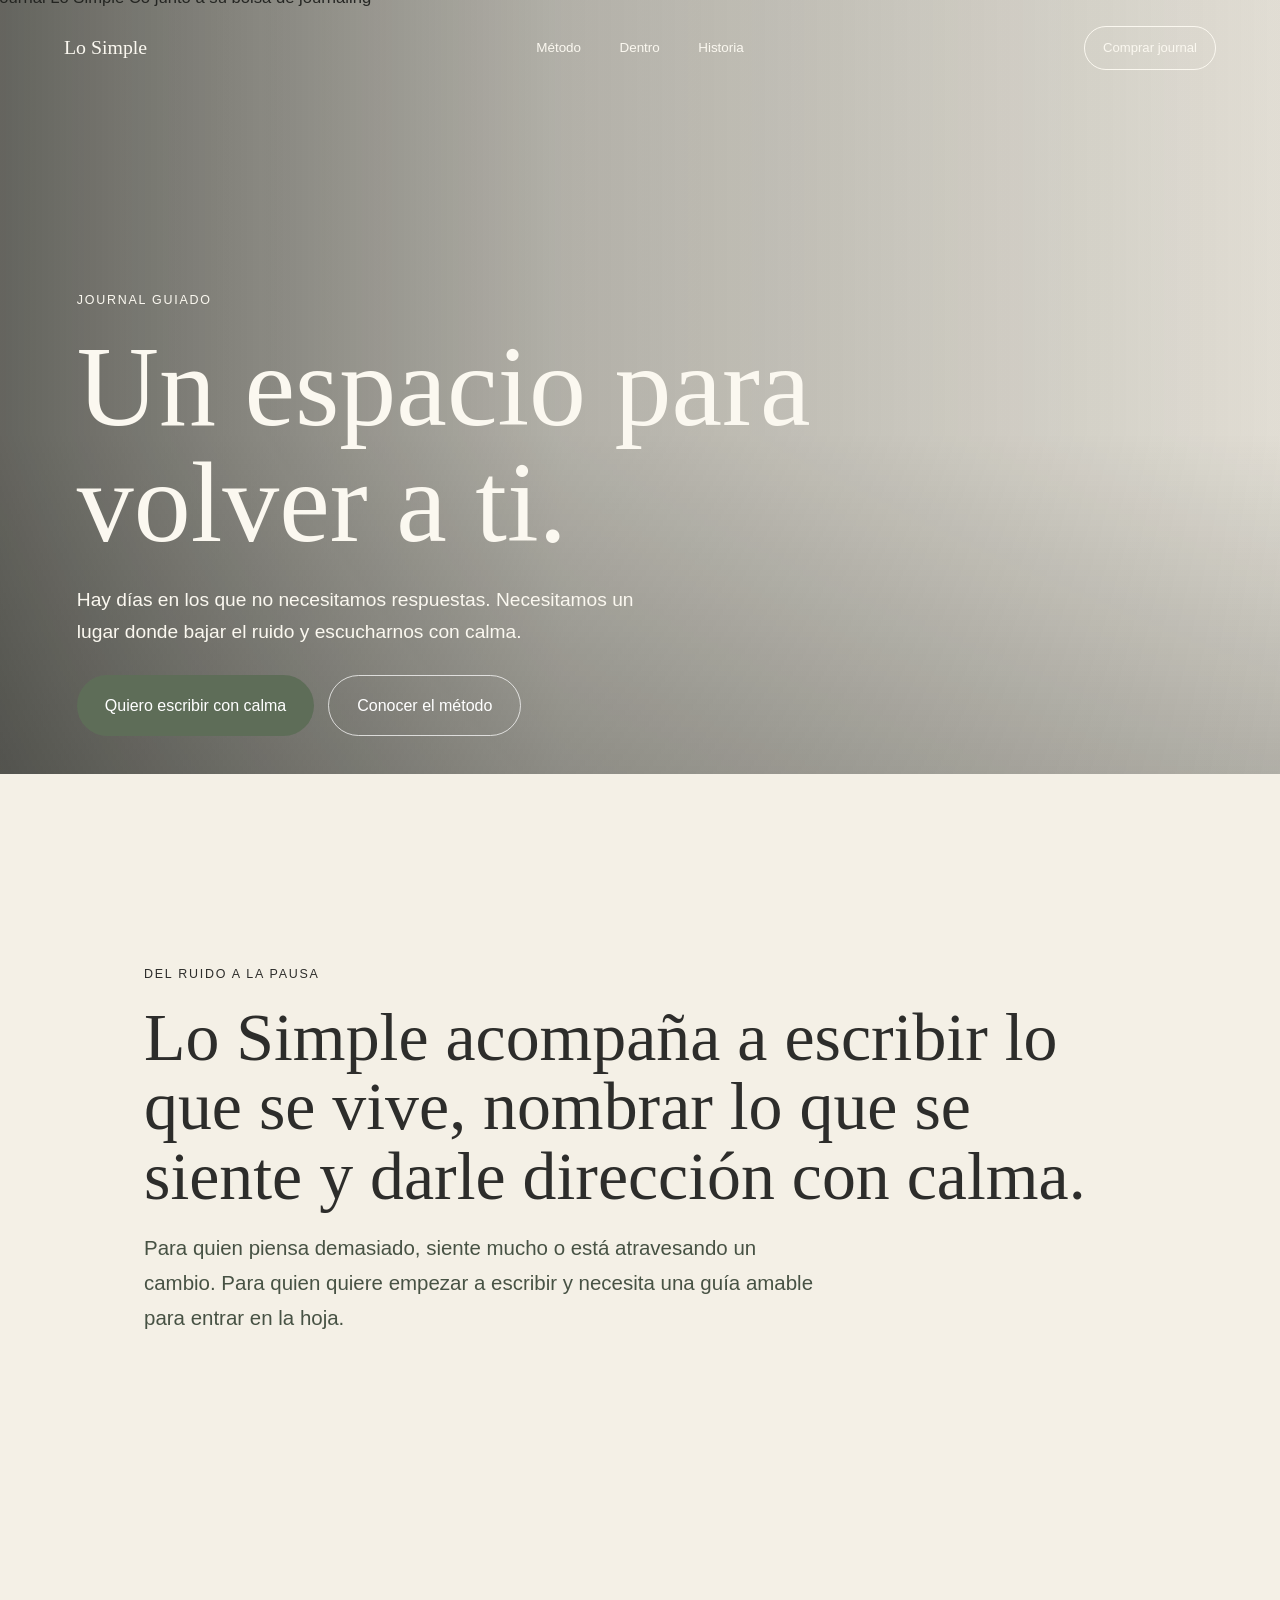
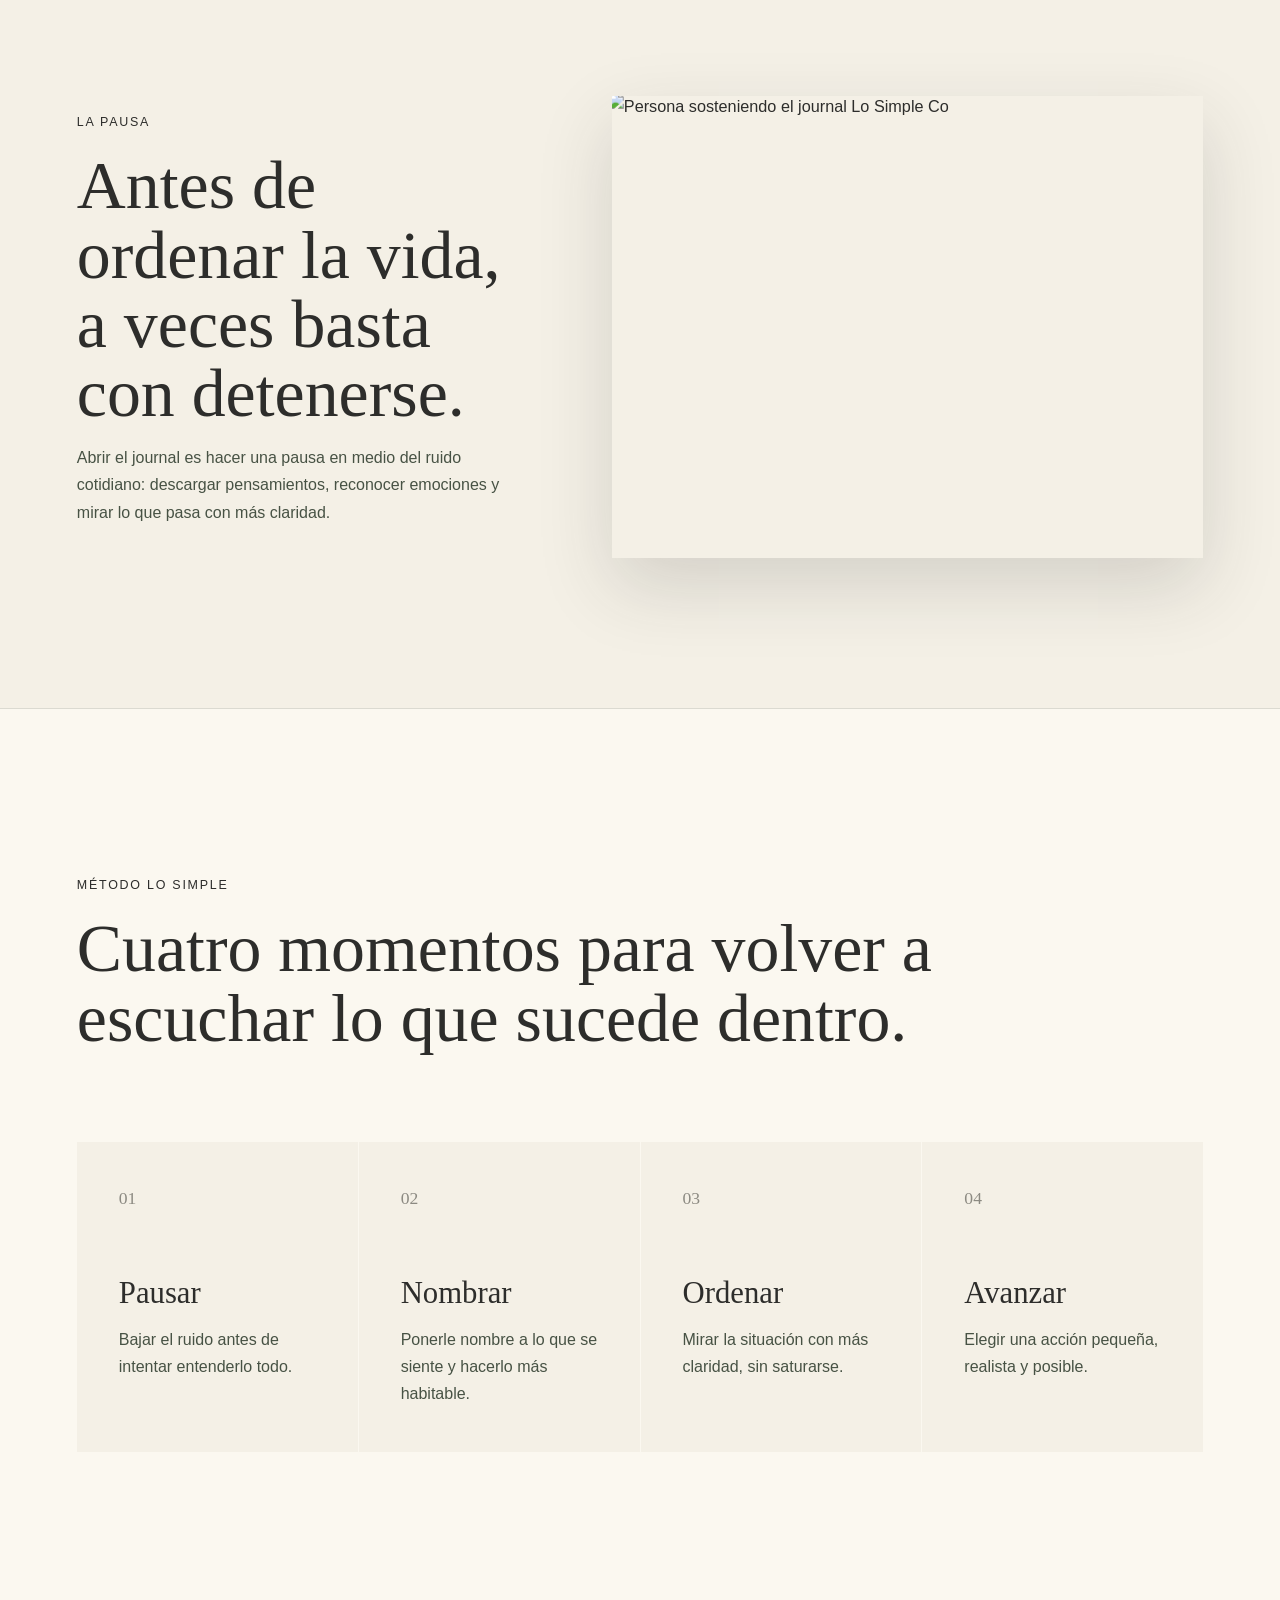
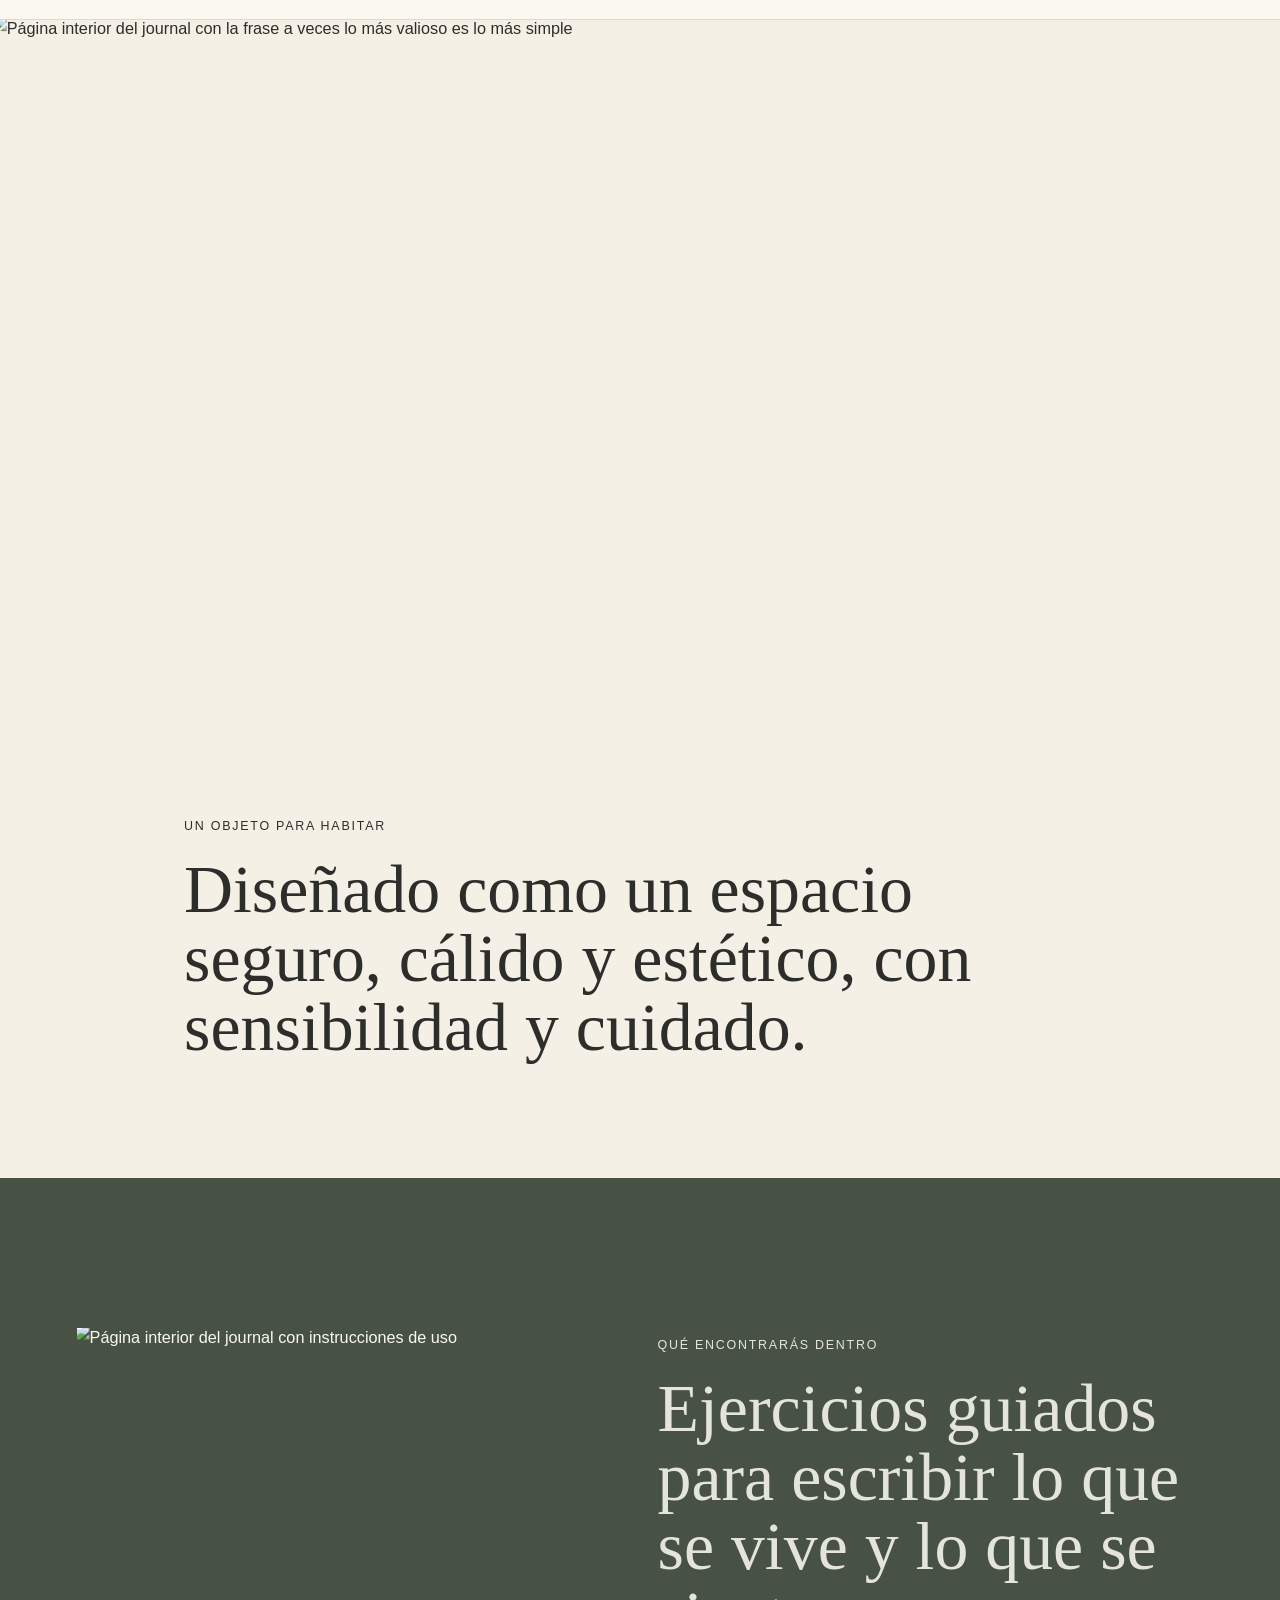
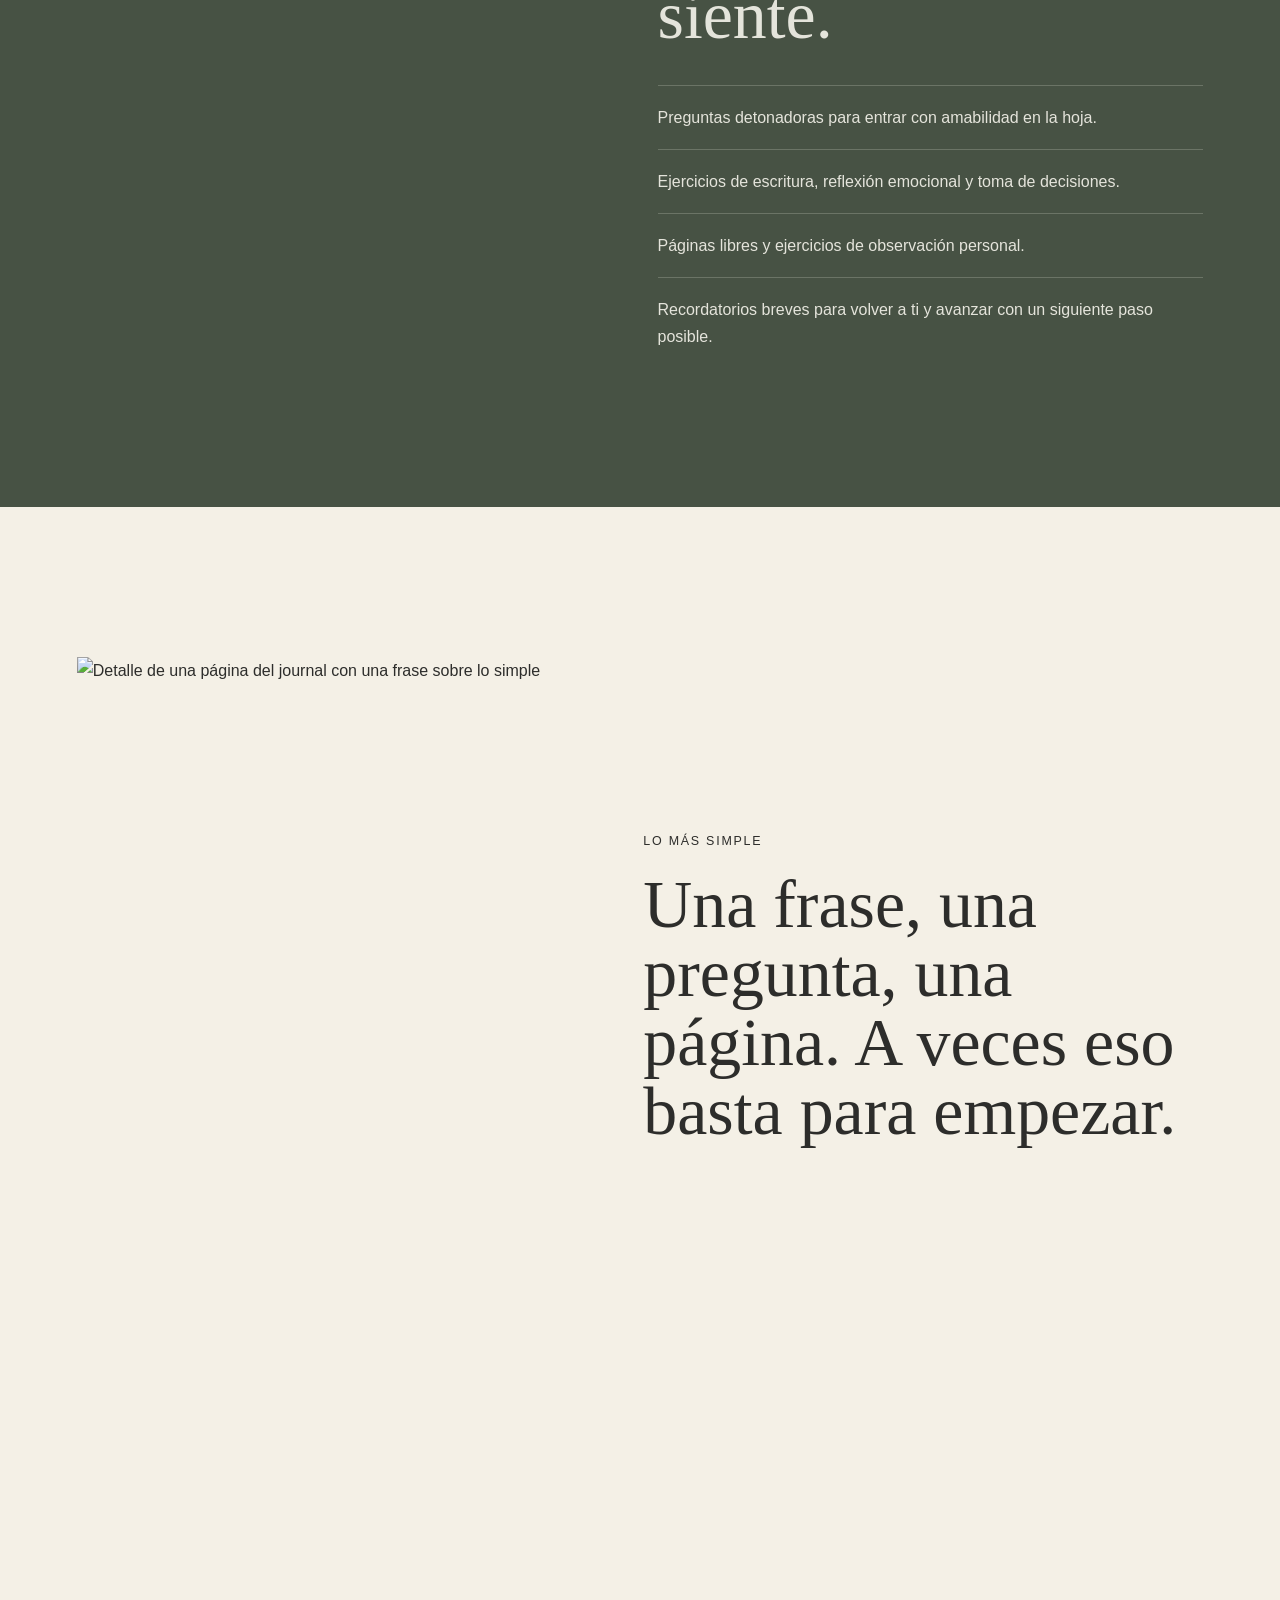
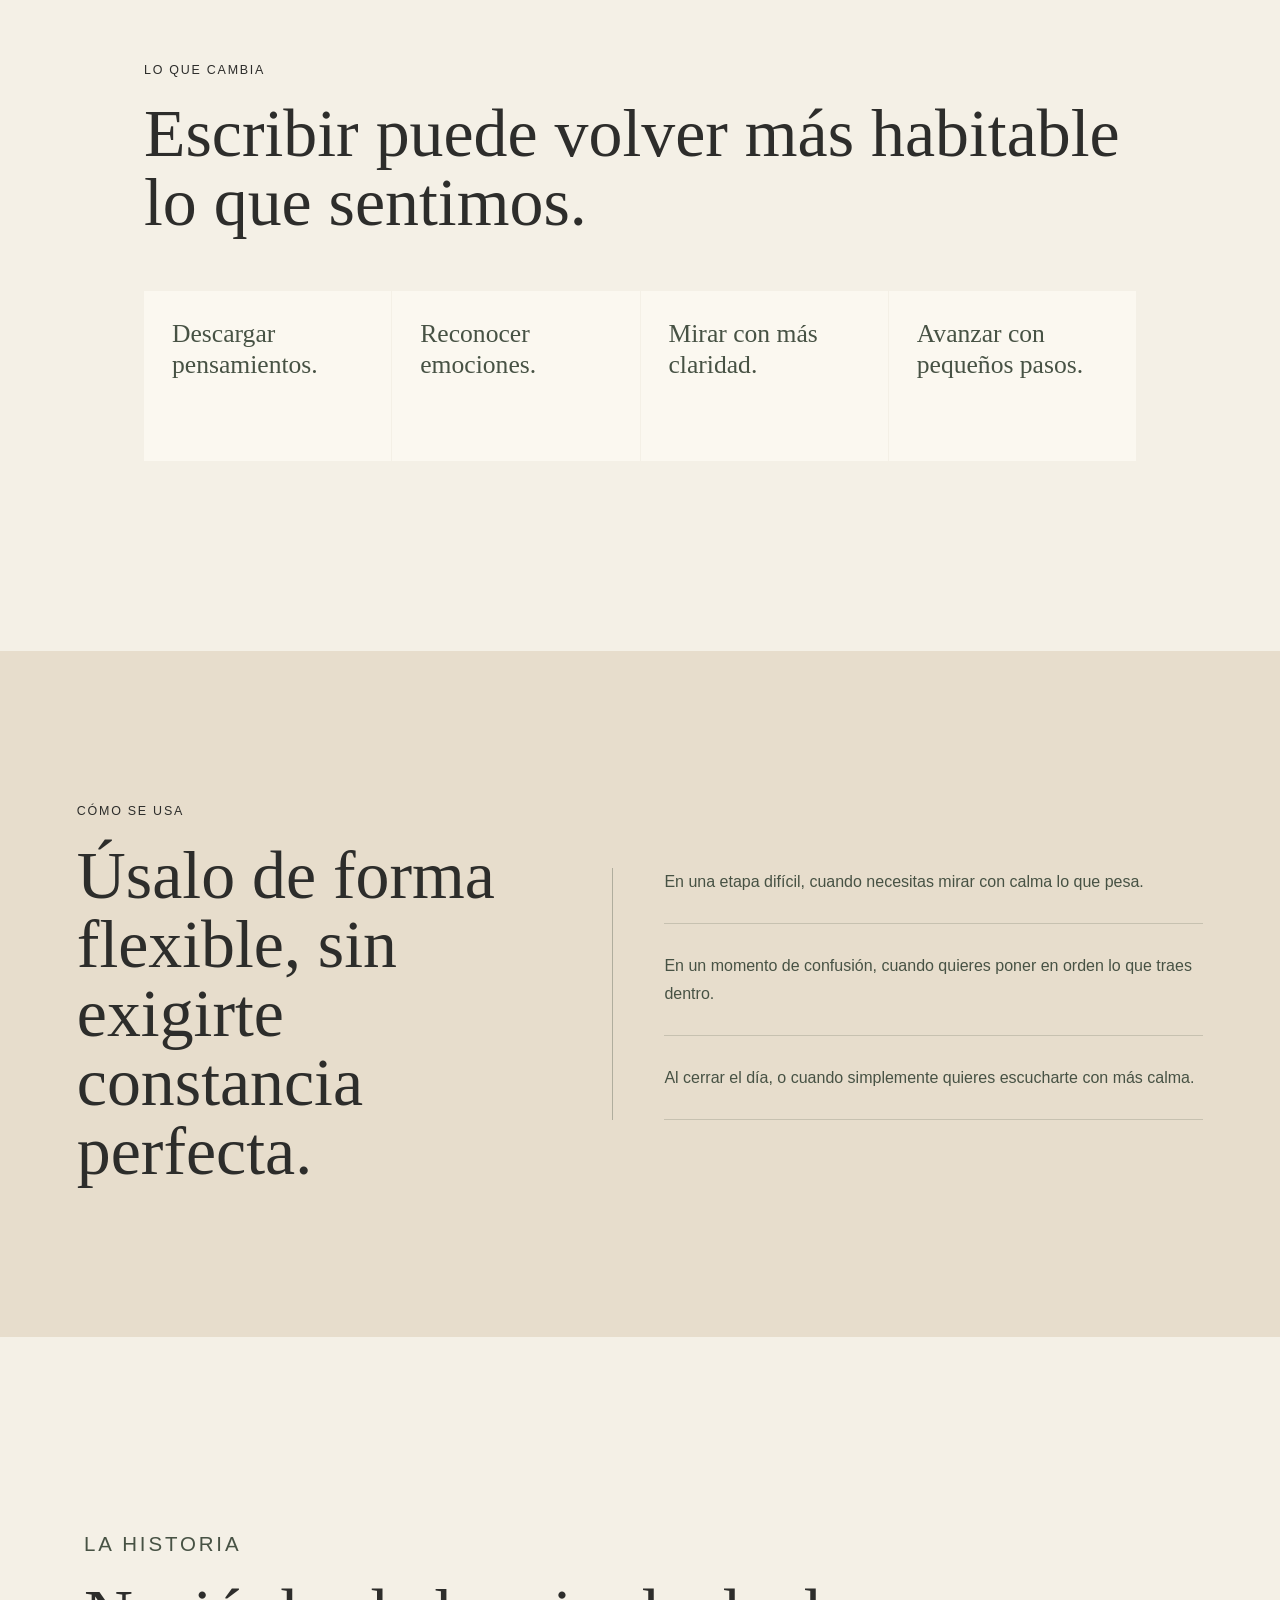
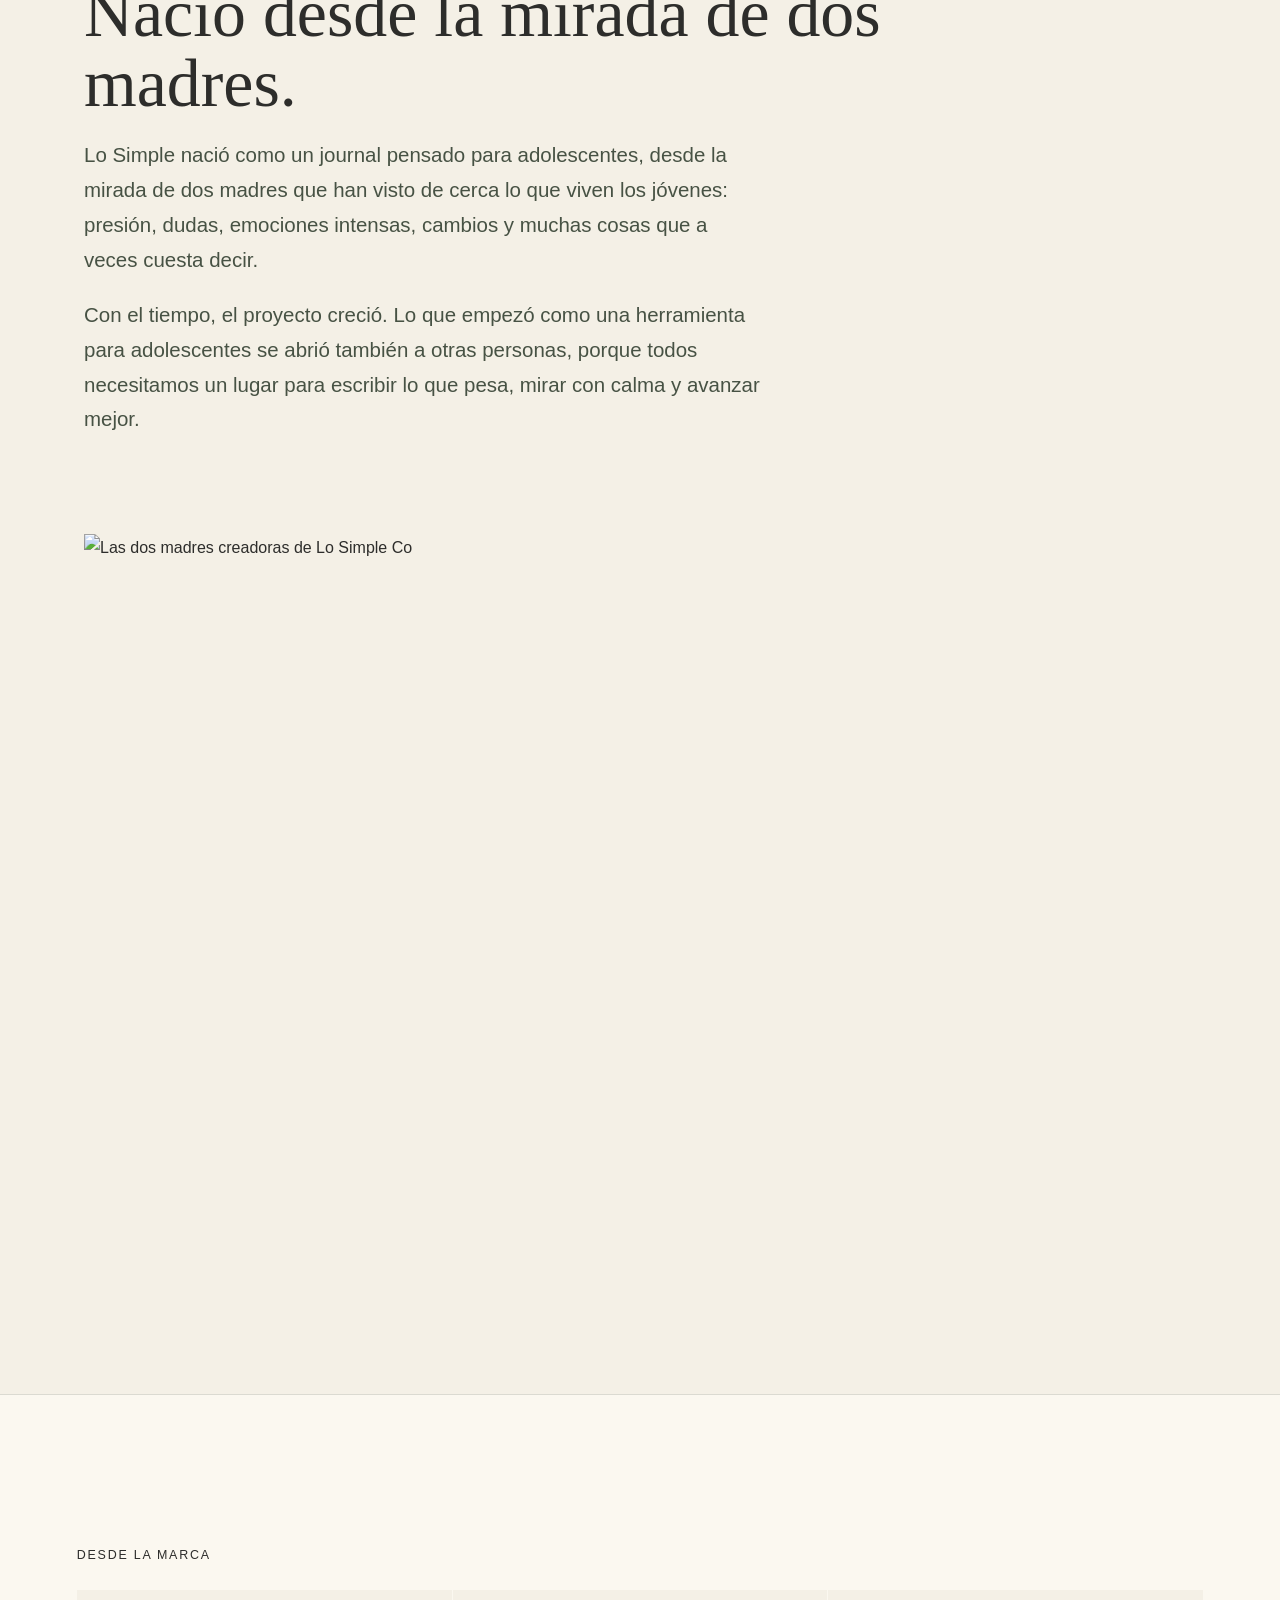
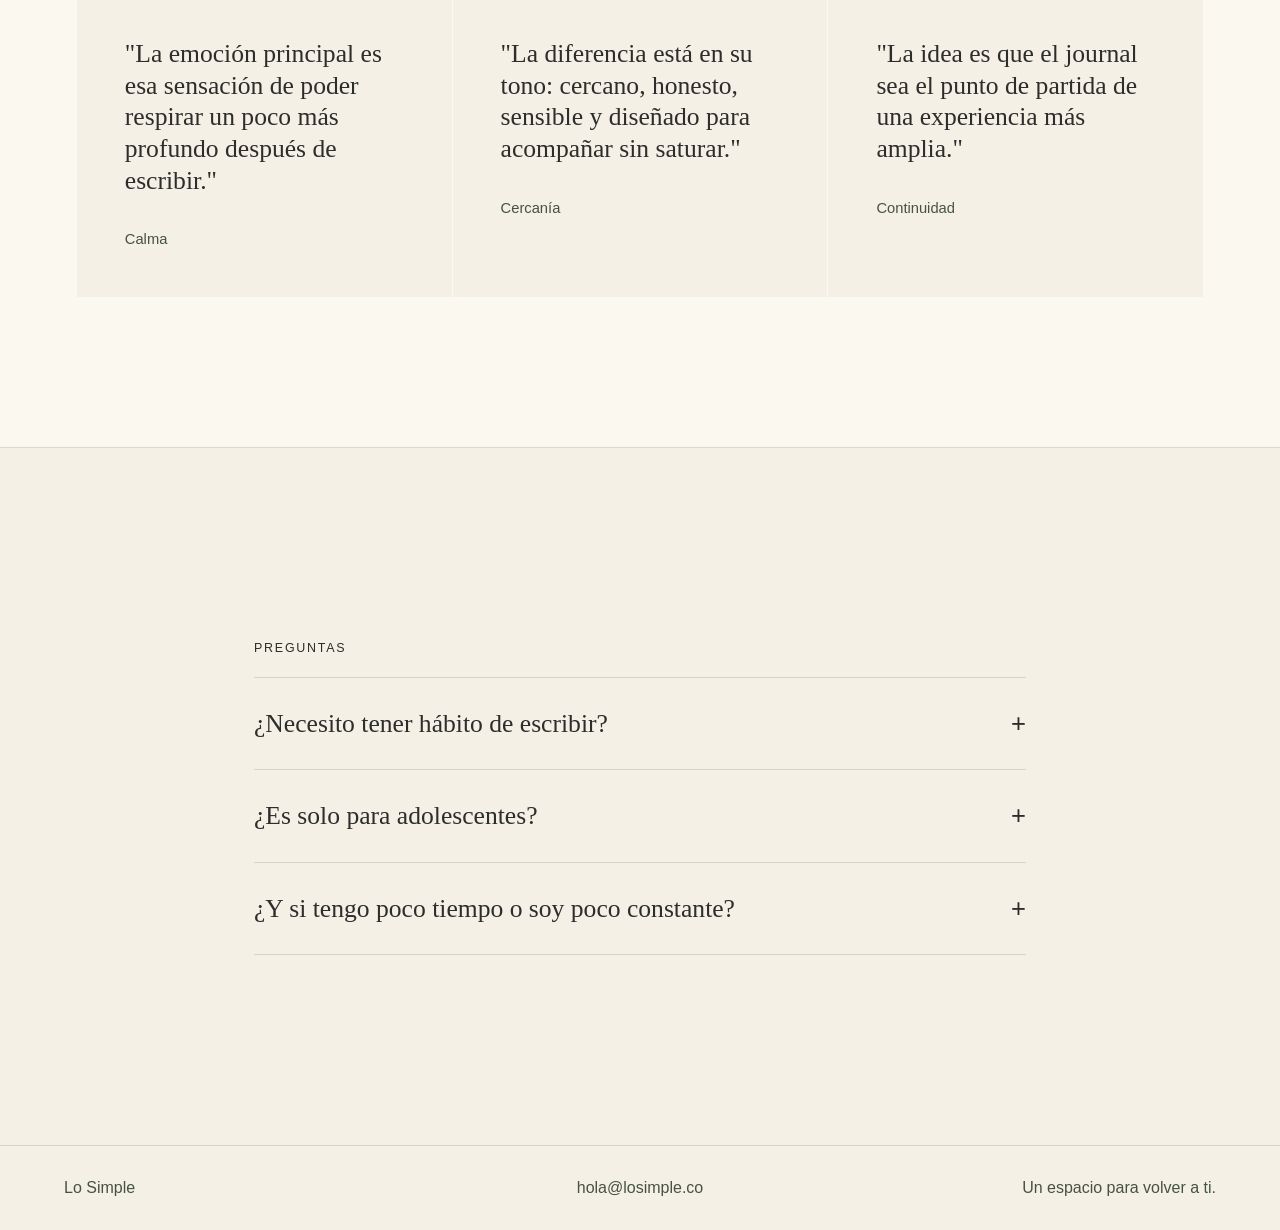
==== index.html @ 09959554 "Add files via upload" ====
<!doctype html>
<html lang="es">
  <head>
    <meta charset="UTF-8" />
    <meta name="viewport" content="width=device-width, initial-scale=1.0" />
    <meta
      name="description"
      content="Lo Simple es un journal guiado para escribir lo que se vive y lo que se siente con calma, claridad y pequeños pasos posibles."
    />
    <title>Lo Simple | Un espacio para volver a ti</title>
    <link rel="icon" href="assets/favicon.svg" type="image/svg+xml" />
    <link rel="stylesheet" href="styles.css" />
  </head>
  <body>
    <header class="site-header" aria-label="Navegación principal">
      <a class="brand" href="#inicio" aria-label="Lo Simple inicio">Lo Simple</a>
      <nav class="nav-links" aria-label="Secciones">
        <a href="#metodo">Método</a>
        <a href="#dentro">Dentro</a>
        <a href="#historia">Historia</a>
      </nav>
      <a class="nav-cta" href="compra.html">Comprar journal</a>
    </header>

    <main>
      <section id="inicio" class="hero page-turn">
        <img
          class="hero-image parallax"
          src="assets/originals/IMG_1113.jpg"
          alt="Journal Lo Simple Co junto a su bolsa de journaling"
        />
        <div class="hero-scrim"></div>
        <div class="hero-copy reveal">
          <p class="eyebrow">Journal guiado</p>
          <h1>Un espacio para volver a ti.</h1>
          <p>
            Hay días en los que no necesitamos respuestas. Necesitamos un lugar
            donde bajar el ruido y escucharnos con calma.
          </p>
          <div class="hero-actions">
            <a class="button button-primary" href="compra.html">Quiero escribir con calma</a>
            <a class="button button-secondary" href="#metodo">Conocer el método</a>
          </div>
        </div>
      </section>

      <section class="intro page-turn reveal">
        <p class="section-kicker">Del ruido a la pausa</p>
        <h2>
          Lo Simple acompaña a escribir lo que se vive, nombrar lo que se siente
          y darle dirección con calma.
        </h2>
        <p>
          Para quien piensa demasiado, siente mucho o está atravesando un cambio.
          Para quien quiere empezar a escribir y necesita una guía amable para
          entrar en la hoja.
        </p>
      </section>

      <section class="split-section page-turn">
        <div class="split-copy reveal">
          <p class="section-kicker">La pausa</p>
          <h2>Antes de ordenar la vida, a veces basta con detenerse.</h2>
          <p>
            Abrir el journal es hacer una pausa en medio del ruido cotidiano:
            descargar pensamientos, reconocer emociones y mirar lo que pasa con
            más claridad.
          </p>
        </div>
        <figure class="image-panel reveal">
          <img src="assets/originals/IMG_1114.jpg" alt="Persona sosteniendo el journal Lo Simple Co" />
        </figure>
      </section>

      <section id="metodo" class="method page-turn">
        <div class="method-heading reveal">
          <p class="section-kicker">Método Lo Simple</p>
          <h2>Cuatro momentos para volver a escuchar lo que sucede dentro.</h2>
        </div>
        <div class="moments" aria-label="Cuatro momentos del método Lo Simple">
          <article class="moment reveal">
            <span>01</span>
            <h3>Pausar</h3>
            <p>Bajar el ruido antes de intentar entenderlo todo.</p>
          </article>
          <article class="moment reveal">
            <span>02</span>
            <h3>Nombrar</h3>
            <p>Ponerle nombre a lo que se siente y hacerlo más habitable.</p>
          </article>
          <article class="moment reveal">
            <span>03</span>
            <h3>Ordenar</h3>
            <p>Mirar la situación con más claridad, sin saturarse.</p>
          </article>
          <article class="moment reveal">
            <span>04</span>
            <h3>Avanzar</h3>
            <p>Elegir una acción pequeña, realista y posible.</p>
          </article>
        </div>
      </section>

      <section class="gallery page-turn">
        <figure class="wide-photo reveal">
          <img src="assets/originals/IMG_1110.jpg" alt="Página interior del journal con la frase a veces lo más valioso es lo más simple" />
        </figure>
        <div class="gallery-copy reveal">
          <p class="section-kicker">Un objeto para habitar</p>
          <h2>Diseñado como un espacio seguro, cálido y estético, con sensibilidad y cuidado.</h2>
        </div>
      </section>

      <section id="dentro" class="inside page-turn">
        <figure class="inside-image reveal">
          <img src="assets/originals/IMG_1115.jpg" alt="Página interior del journal con instrucciones de uso" />
        </figure>
        <div class="inside-copy reveal">
          <p class="section-kicker">Qué encontrarás dentro</p>
          <h2>Ejercicios guiados para escribir lo que se vive y lo que se siente.</h2>
          <ul class="quiet-list">
            <li>Preguntas detonadoras para entrar con amabilidad en la hoja.</li>
            <li>Ejercicios de escritura, reflexión emocional y toma de decisiones.</li>
            <li>Páginas libres y ejercicios de observación personal.</li>
            <li>Recordatorios breves para volver a ti y avanzar con un siguiente paso posible.</li>
          </ul>
        </div>
      </section>

      <section class="detail-pages page-turn">
        <figure class="detail-photo reveal">
          <img src="assets/originals/IMG_1116.jpg" alt="Detalle de una página del journal con una frase sobre lo simple" />
        </figure>
        <div class="detail-copy reveal">
          <p class="section-kicker">Lo más simple</p>
          <h2>Una frase, una pregunta, una página. A veces eso basta para empezar.</h2>
        </div>
      </section>

      <section class="benefits page-turn reveal">
        <p class="section-kicker">Lo que cambia</p>
        <h2>Escribir puede volver más habitable lo que sentimos.</h2>
        <div class="benefit-grid">
          <p>Descargar pensamientos.</p>
          <p>Reconocer emociones.</p>
          <p>Mirar con más claridad.</p>
          <p>Avanzar con pequeños pasos.</p>
        </div>
      </section>

      <section class="use page-turn">
        <div class="use-copy reveal">
          <p class="section-kicker">Cómo se usa</p>
          <h2>Úsalo de forma flexible, sin exigirte constancia perfecta.</h2>
        </div>
        <div class="steps reveal" aria-label="Cómo usar Lo Simple">
          <p>En una etapa difícil, cuando necesitas mirar con calma lo que pesa.</p>
          <p>En un momento de confusión, cuando quieres poner en orden lo que traes dentro.</p>
          <p>Al cerrar el día, o cuando simplemente quieres escucharte con más calma.</p>
        </div>
      </section>

      <section id="historia" class="story page-turn reveal">
        <div class="story-copy">
          <p class="section-kicker">La historia</p>
          <h2>Nació desde la mirada de dos madres.</h2>
          <p>
            Lo Simple nació como un journal pensado para adolescentes, desde la
            mirada de dos madres que han visto de cerca lo que viven los jóvenes:
            presión, dudas, emociones intensas, cambios y muchas cosas que a veces
            cuesta decir.
          </p>
          <p>
            Con el tiempo, el proyecto creció. Lo que empezó como una herramienta
            para adolescentes se abrió también a otras personas, porque todos
            necesitamos un lugar para escribir lo que pesa, mirar con calma y
            avanzar mejor.
          </p>
        </div>
        <figure class="story-photo">
          <img src="assets/originals/IMG_1111.jpg" alt="Las dos madres creadoras de Lo Simple Co" />
        </figure>
      </section>

      <section class="testimonials page-turn">
        <p class="section-kicker reveal">Desde la marca</p>
        <div class="quote-row">
          <blockquote class="reveal">
            "La emoción principal es esa sensación de poder respirar un poco más profundo después de escribir."
            <cite>Calma</cite>
          </blockquote>
          <blockquote class="reveal">
            "La diferencia está en su tono: cercano, honesto, sensible y diseñado para acompañar sin saturar."
            <cite>Cercanía</cite>
          </blockquote>
          <blockquote class="reveal">
            "La idea es que el journal sea el punto de partida de una experiencia más amplia."
            <cite>Continuidad</cite>
          </blockquote>
        </div>
      </section>

      <section class="faq page-turn reveal">
        <p class="section-kicker">Preguntas</p>
        <details>
          <summary>¿Necesito tener hábito de escribir?</summary>
          <p>No. Está pensado para quienes quieren empezar a escribir y necesitan una guía amable para entrar en la hoja.</p>
        </details>
        <details>
          <summary>¿Es solo para adolescentes?</summary>
          <p>No. Nació como un espacio para adolescentes y creció hacia cualquier persona que quiere escucharse con más calma.</p>
        </details>
        <details>
          <summary>¿Y si tengo poco tiempo o soy poco constante?</summary>
          <p>Se puede usar de forma flexible: en una etapa difícil, al cerrar el día o cuando quieras escucharte con más calma.</p>
        </details>
      </section>

    </main>

    <footer class="footer">
      <p>Lo Simple</p>
      <a href="mailto:hola@losimple.co">hola@losimple.co</a>
      <p>Un espacio para volver a ti.</p>
    </footer>

    <script src="script.js"></script>
  </body>
</html>
---- styles.css ----
:root {
  --sage: #5e6d58;
  --sage-dark: #475244;
  --cream: #f4f0e6;
  --warm-beige: #e7ddcc;
  --ink: #2d2d2b;
  --white: #ffffff;
  --ivory: #fbf8f0;
  --stone: #8c8a82;
  --taupe: #b7aa98;
  --line: rgba(71, 82, 68, 0.18);
  --shadow: 0 28px 70px rgba(45, 45, 43, 0.16);
  --serif: Georgia, "Times New Roman", serif;
  --sans: ui-sans-serif, -apple-system, BlinkMacSystemFont, "Segoe UI", sans-serif;
}

* {
  box-sizing: border-box;
}

html {
  scroll-behavior: smooth;
}

body {
  margin: 0;
  background: var(--cream);
  color: var(--ink);
  font-family: var(--sans);
  font-size: 16px;
  line-height: 1.7;
  text-rendering: optimizeLegibility;
}

img {
  display: block;
  max-width: 100%;
}

a {
  color: inherit;
  text-decoration: none;
}

.site-header {
  align-items: center;
  color: var(--ivory);
  display: grid;
  grid-template-columns: 1fr auto 1fr;
  left: 0;
  padding: 26px clamp(22px, 5vw, 72px);
  position: fixed;
  right: 0;
  top: 0;
  transition: background 400ms ease, color 400ms ease, padding 400ms ease;
  z-index: 10;
}

.site-header.is-scrolled {
  background: rgba(244, 240, 230, 0.88);
  backdrop-filter: blur(18px);
  border-bottom: 1px solid var(--line);
  color: var(--ink);
  padding-block: 16px;
}

.shop-header {
  background: rgba(244, 240, 230, 0.88);
  backdrop-filter: blur(18px);
  border-bottom: 1px solid var(--line);
  color: var(--ink);
}

.brand {
  font-family: var(--serif);
  font-size: 1.24rem;
  justify-self: start;
}

.nav-links {
  display: flex;
  gap: clamp(18px, 3vw, 40px);
  font-size: 0.84rem;
}

.nav-cta {
  border: 1px solid currentColor;
  border-radius: 999px;
  font-size: 0.82rem;
  justify-self: end;
  padding: 10px 18px;
  transition: background 250ms ease, color 250ms ease, transform 250ms ease;
}

.nav-cta:hover {
  background: var(--ink);
  color: var(--ivory);
  transform: translateY(-1px);
}

.page-turn {
  position: relative;
}

.hero {
  align-items: end;
  display: grid;
  min-height: 86svh;
  overflow: hidden;
  padding: 124px clamp(22px, 6vw, 88px) 38px;
}

.hero-image,
.hero-scrim {
  inset: 0;
  position: absolute;
}

.hero-image {
  height: 108%;
  object-fit: cover;
  object-position: center;
  width: 100%;
  z-index: 0;
}

.hero-scrim {
  background:
    linear-gradient(90deg, rgba(30, 32, 28, 0.66), rgba(30, 32, 28, 0.28) 44%, rgba(30, 32, 28, 0.05)),
    linear-gradient(0deg, rgba(30, 32, 28, 0.28), rgba(30, 32, 28, 0.04) 44%);
  z-index: 1;
}

.hero-copy {
  color: var(--ivory);
  max-width: 780px;
  position: relative;
  z-index: 2;
}

.hero-copy.reveal {
  opacity: 1;
  transform: none;
}

.eyebrow,
.section-kicker {
  font-size: 0.78rem;
  letter-spacing: 0.14em;
  margin: 0 0 18px;
  text-transform: uppercase;
}

h1,
h2,
h3 {
  font-family: var(--serif);
  font-weight: 400;
  letter-spacing: 0;
  line-height: 1.02;
  margin: 0;
}

h1 {
  font-size: clamp(3.7rem, 8.9vw, 7.8rem);
  max-width: 780px;
}

h2 {
  font-size: clamp(2.2rem, 5.3vw, 5.8rem);
}

h3 {
  font-size: clamp(1.55rem, 2.4vw, 2.25rem);
}

.hero-copy p:not(.eyebrow) {
  font-size: clamp(1.05rem, 1.5vw, 1.32rem);
  max-width: 590px;
  margin: 22px 0 0;
}

.hero-actions {
  display: flex;
  flex-wrap: wrap;
  gap: 14px;
  margin-top: 26px;
}

.button {
  align-items: center;
  border-radius: 999px;
  display: inline-flex;
  justify-content: center;
  min-height: 58px;
  padding: 16px 28px;
  transition: background 260ms ease, border-color 260ms ease, color 260ms ease, transform 260ms ease;
}

.button:hover {
  transform: translateY(-2px);
}

.button-primary {
  background: var(--sage);
  color: var(--white);
}

.button-primary:hover {
  background: var(--sage-dark);
}

.button-secondary {
  border: 1px solid rgba(255, 255, 255, 0.72);
  color: var(--white);
}

.button-secondary:hover {
  background: rgba(255, 255, 255, 0.13);
}

.intro,
.benefits,
.story,
.faq {
  margin: 0 auto;
  max-width: 1120px;
  padding: clamp(92px, 15vw, 190px) clamp(22px, 5vw, 64px);
}

.intro h2,
.benefits h2,
.story h2 {
  max-width: 980px;
}

.intro p:last-child,
.story p {
  color: var(--sage-dark);
  font-size: clamp(1.05rem, 1.6vw, 1.34rem);
  max-width: 680px;
}

.split-section,
.inside,
.use {
  align-items: center;
  display: grid;
  gap: clamp(42px, 7vw, 112px);
  grid-template-columns: minmax(0, 0.86fr) minmax(0, 1.14fr);
  padding: clamp(72px, 12vw, 150px) clamp(22px, 6vw, 88px);
}

.split-copy,
.inside-copy,
.use-copy {
  max-width: 620px;
}

.split-copy p:not(.section-kicker),
.inside-copy,
.use-copy + .steps {
  color: var(--sage-dark);
  font-size: clamp(1rem, 1.25vw, 1.18rem);
}

.image-panel,
.wide-photo,
.inside-image {
  margin: 0;
  overflow: hidden;
}

.image-panel img,
.wide-photo img,
.inside-image img {
  height: 100%;
  object-fit: cover;
  transform: scale(1.015);
  transition: transform 900ms ease;
  width: 100%;
}

.image-panel {
  aspect-ratio: 1.28;
  box-shadow: var(--shadow);
}

.method {
  background: var(--ivory);
  border-block: 1px solid var(--line);
  padding: clamp(82px, 13vw, 170px) clamp(22px, 6vw, 88px);
}

.method-heading {
  max-width: 980px;
}

.moments {
  display: grid;
  gap: 1px;
  grid-template-columns: repeat(4, minmax(0, 1fr));
  margin-top: clamp(46px, 7vw, 92px);
}

.moment {
  background: var(--cream);
  min-height: 310px;
  padding: clamp(24px, 3.5vw, 42px);
}

.moment span {
  color: var(--stone);
  display: block;
  font-family: var(--serif);
  font-size: 1.1rem;
  margin-bottom: 64px;
}

.moment p {
  color: var(--sage-dark);
  margin-bottom: 0;
}

.gallery {
  padding: 0;
}

.wide-photo {
  aspect-ratio: 1.88;
  max-height: 82vh;
}

.gallery-copy {
  margin: 0 auto;
  max-width: 1040px;
  padding: clamp(62px, 9vw, 120px) clamp(22px, 5vw, 64px);
}

.inside {
  background: var(--sage-dark);
  color: var(--ivory);
  grid-template-columns: minmax(0, 0.9fr) minmax(0, 1fr);
}

.inside-copy {
  color: rgba(251, 248, 240, 0.88);
}

.inside-image {
  aspect-ratio: 0.78;
  max-height: 860px;
}

.quiet-list {
  display: grid;
  gap: 18px;
  list-style: none;
  margin: 34px 0 0;
  padding: 0;
}

.quiet-list li {
  border-top: 1px solid rgba(251, 248, 240, 0.2);
  padding-top: 18px;
}

.benefit-grid {
  display: grid;
  gap: 1px;
  grid-template-columns: repeat(4, minmax(0, 1fr));
  margin-top: 54px;
}

.benefit-grid p {
  background: var(--ivory);
  color: var(--sage-dark);
  font-family: var(--serif);
  font-size: clamp(1.22rem, 2vw, 1.9rem);
  line-height: 1.18;
  margin: 0;
  min-height: 170px;
  padding: 28px;
}

.use {
  background: var(--warm-beige);
}

.steps {
  border-left: 1px solid rgba(71, 82, 68, 0.34);
  display: grid;
  gap: 28px;
  padding-left: clamp(24px, 4vw, 54px);
}

.steps p {
  border-bottom: 1px solid rgba(71, 82, 68, 0.2);
  margin: 0;
  padding-bottom: 28px;
}

.story {
  background: var(--cream);
  display: grid;
  gap: clamp(40px, 6vw, 76px);
  max-width: 1240px;
}

.story-copy {
  max-width: 980px;
}

.story-photo {
  aspect-ratio: 1.66;
  margin: 0;
  overflow: hidden;
}

.story-photo img {
  height: 100%;
  object-fit: cover;
  object-position: center;
  width: 100%;
}

.detail-pages {
  align-items: center;
  display: grid;
  gap: clamp(42px, 7vw, 112px);
  grid-template-columns: minmax(0, 0.92fr) minmax(0, 1.08fr);
  padding: clamp(72px, 12vw, 150px) clamp(22px, 6vw, 88px);
}

.detail-photo {
  aspect-ratio: 0.72;
  margin: 0;
  overflow: hidden;
}

.detail-photo img {
  height: 100%;
  object-fit: cover;
  object-position: center;
  width: 100%;
}

.detail-copy {
  max-width: 690px;
}

.testimonials {
  background: var(--ivory);
  border-block: 1px solid var(--line);
  padding: clamp(72px, 12vw, 150px) clamp(22px, 6vw, 88px);
}

.quote-row {
  display: grid;
  gap: 1px;
  grid-template-columns: repeat(3, minmax(0, 1fr));
  margin-top: 24px;
}

blockquote {
  background: var(--cream);
  font-family: var(--serif);
  font-size: clamp(1.28rem, 2vw, 2rem);
  line-height: 1.24;
  margin: 0;
  min-height: 290px;
  padding: clamp(28px, 4vw, 48px);
}

cite {
  color: var(--sage-dark);
  display: block;
  font-family: var(--sans);
  font-size: 0.92rem;
  font-style: normal;
  margin-top: 34px;
}

.faq {
  max-width: 900px;
}

details {
  border-top: 1px solid var(--line);
  padding: 24px 0;
}

details:last-child {
  border-bottom: 1px solid var(--line);
}

summary {
  cursor: pointer;
  font-family: var(--serif);
  font-size: clamp(1.28rem, 2vw, 1.9rem);
  list-style: none;
}

summary::-webkit-details-marker {
  display: none;
}

summary::after {
  content: "+";
  float: right;
  font-family: var(--sans);
}

details[open] summary::after {
  content: "−";
}

details p {
  color: var(--sage-dark);
  margin-bottom: 0;
  max-width: 620px;
}

.purchase {
  align-items: stretch;
  display: grid;
  gap: clamp(22px, 4vw, 56px);
  grid-template-columns: minmax(0, 1.04fr) minmax(360px, 0.96fr);
  margin: 0 auto;
  max-width: 1440px;
  padding: clamp(82px, 12vw, 150px) clamp(18px, 5vw, 72px) clamp(110px, 15vw, 190px);
}

.purchase-page {
  min-height: calc(100svh - 86px);
  padding-top: clamp(116px, 13vw, 172px);
}

.purchase-visual {
  min-height: 620px;
  position: sticky;
  top: 104px;
}

.purchase-photo {
  background: var(--ivory);
  height: 100%;
  margin: 0;
  min-height: 620px;
  overflow: hidden;
  position: relative;
}

.purchase-photo::after {
  background: linear-gradient(0deg, rgba(30, 32, 28, 0.42), rgba(30, 32, 28, 0) 46%);
  content: "";
  inset: 0;
  position: absolute;
}

.purchase-photo img {
  height: 100%;
  object-fit: cover;
  object-position: center;
  transform: scale(1.01);
  width: 100%;
}

.purchase-note {
  background: rgba(251, 248, 240, 0.88);
  border: 1px solid rgba(251, 248, 240, 0.54);
  bottom: 20px;
  color: var(--ink);
  left: 20px;
  max-width: min(420px, calc(100% - 40px));
  padding: 22px;
  position: absolute;
}

.purchase-note span,
.purchase-summary span {
  color: var(--stone);
  display: block;
  font-size: 0.72rem;
  letter-spacing: 0.12em;
  margin-bottom: 8px;
  text-transform: uppercase;
}

.purchase-note p,
.purchase-summary p,
.purchase-footnote {
  margin: 0;
}

.purchase-panel {
  align-self: center;
  background: var(--ivory);
  border: 1px solid var(--line);
  box-shadow: 0 24px 80px rgba(71, 82, 68, 0.11);
  padding: clamp(26px, 4.5vw, 54px);
}

.purchase-panel h1,
.purchase-panel h2 {
  font-size: clamp(2.05rem, 4vw, 4.2rem);
  max-width: 720px;
}

.purchase-lead {
  color: var(--sage-dark);
  font-size: clamp(1rem, 1.25vw, 1.16rem);
  margin: 20px 0 0;
  max-width: 560px;
}

.single-product {
  align-items: center;
  background: var(--white);
  border: 1px solid rgba(71, 82, 68, 0.16);
  color: var(--ink);
  display: flex;
  font: inherit;
  gap: 18px;
  justify-content: space-between;
  min-height: 92px;
  margin-top: 34px;
  padding: 18px 18px 18px 22px;
  text-align: left;
  width: 100%;
}

.single-product strong,
.single-product small,
.single-product em {
  display: block;
}

.single-product strong {
  font-family: var(--serif);
  font-size: clamp(1.16rem, 1.6vw, 1.46rem);
  font-weight: 400;
  line-height: 1.1;
}

.single-product small {
  color: var(--sage-dark);
  font-size: 0.9rem;
  line-height: 1.45;
  margin-top: 6px;
}

.single-product em {
  background: var(--sage);
  border: 1px solid var(--sage);
  border-radius: 999px;
  color: var(--white);
  flex: 0 0 auto;
  font-size: 0.78rem;
  font-style: normal;
  padding: 7px 11px;
}

.quantity-row {
  align-items: center;
  border-top: 1px solid var(--line);
  display: flex;
  gap: 22px;
  justify-content: space-between;
  margin-top: 28px;
  padding-top: 26px;
}

.quantity-row span {
  color: var(--stone);
  display: block;
  font-size: 0.72rem;
  letter-spacing: 0.12em;
  margin-bottom: 6px;
  text-transform: uppercase;
}

.quantity-row p {
  color: var(--sage-dark);
  line-height: 1.45;
  margin: 0;
}

.quantity-control {
  align-items: center;
  background: var(--white);
  border: 1px solid rgba(71, 82, 68, 0.18);
  display: grid;
  flex: 0 0 auto;
  grid-template-columns: 48px 58px 48px;
  min-height: 54px;
}

.quantity-control button {
  appearance: none;
  background: transparent;
  border: 0;
  color: var(--ink);
  cursor: pointer;
  font: inherit;
  font-size: 1.25rem;
  height: 54px;
}

.quantity-control button:hover {
  background: rgba(94, 109, 88, 0.1);
}

.quantity-control output {
  border-inline: 1px solid rgba(71, 82, 68, 0.14);
  font-family: var(--serif);
  font-size: 1.35rem;
  line-height: 54px;
  text-align: center;
}

.purchase-summary {
  border-block: 1px solid var(--line);
  display: grid;
  gap: 1px;
  grid-template-columns: repeat(2, minmax(0, 1fr));
  margin-top: 30px;
}

.purchase-summary div {
  padding: 22px 0;
}

.purchase-summary div + div {
  border-left: 1px solid var(--line);
  padding-left: 22px;
}

.purchase-summary p {
  color: var(--sage-dark);
  line-height: 1.5;
}

.purchase-button {
  margin-top: 30px;
  width: 100%;
}

.purchase-footnote {
  color: var(--stone);
  font-size: 0.92rem;
  line-height: 1.5;
  margin-top: 14px;
  text-align: center;
}

.footer {
  align-items: center;
  border-top: 1px solid var(--line);
  color: var(--sage-dark);
  display: grid;
  gap: 16px;
  grid-template-columns: 1fr auto 1fr;
  padding: 28px clamp(22px, 5vw, 72px);
}

.footer p {
  margin: 0;
}

.footer p:last-child {
  justify-self: end;
}

.reveal {
  opacity: 0;
  transform: translateY(28px);
  transition: opacity 900ms ease, transform 900ms ease;
}

.reveal.is-visible {
  opacity: 1;
  transform: translateY(0);
}

@media (prefers-reduced-motion: reduce) {
  html {
    scroll-behavior: auto;
  }

  *,
  *::before,
  *::after {
    animation-duration: 0.01ms !important;
    scroll-behavior: auto !important;
    transition-duration: 0.01ms !important;
  }
}

@media (max-width: 980px) {
  .site-header {
    grid-template-columns: 1fr auto;
  }

  .nav-links {
    display: none;
  }

  .split-section,
  .inside,
  .use,
  .detail-pages {
    grid-template-columns: 1fr;
  }

  .inside-image {
    max-height: 620px;
  }

  .moments,
  .benefit-grid,
  .quote-row {
    grid-template-columns: repeat(2, minmax(0, 1fr));
  }

  .wide-photo {
    aspect-ratio: 1.2;
  }
}

@media (max-width: 640px) {
  body {
    font-size: 15px;
  }

  .site-header {
    padding: 18px 18px;
  }

  .nav-cta {
    display: none;
  }

  .hero {
    min-height: 92svh;
    padding: 116px 18px 42px;
  }

  .hero-scrim {
    background:
      linear-gradient(0deg, rgba(30, 32, 28, 0.72), rgba(30, 32, 28, 0.1)),
      linear-gradient(90deg, rgba(30, 32, 28, 0.3), rgba(30, 32, 28, 0.02));
  }

  h1 {
    font-size: clamp(3.2rem, 17vw, 5.2rem);
  }

  h2 {
    font-size: clamp(2rem, 11vw, 3.35rem);
  }

  .button {
    width: 100%;
  }

  .intro,
  .benefits,
  .story,
  .faq,
  .split-section,
  .inside,
  .use,
  .detail-pages,
  .method,
  .testimonials {
    padding-inline: 18px;
  }

  .moments,
  .benefit-grid,
  .quote-row {
    grid-template-columns: 1fr;
  }

  .moment,
  .benefit-grid p,
  blockquote {
    min-height: auto;
  }

  .moment span {
    margin-bottom: 34px;
  }

  .footer {
    grid-template-columns: 1fr;
  }

  .footer p:last-child {
    justify-self: start;
  }
}

@media (max-width: 1100px) {
  .purchase {
    grid-template-columns: 1fr;
  }

  .purchase-visual {
    min-height: auto;
    position: relative;
    top: auto;
  }

  .purchase-photo {
    aspect-ratio: 1.24;
    min-height: auto;
  }
}

@media (max-width: 640px) {
  .purchase {
    padding-inline: 18px;
  }

  .purchase-photo {
    aspect-ratio: 0.82;
  }

  .purchase-note {
    bottom: 12px;
    left: 12px;
    max-width: calc(100% - 24px);
    padding: 18px;
  }

  .purchase-panel {
    padding: 24px 18px;
  }

  .single-product,
  .quantity-row {
    align-items: flex-start;
    flex-direction: column;
    min-height: auto;
  }

  .quantity-control {
    grid-template-columns: 1fr 1.2fr 1fr;
    width: 100%;
  }

  .purchase-summary {
    grid-template-columns: 1fr;
  }

  .purchase-summary div + div {
    border-left: 0;
    border-top: 1px solid var(--line);
    padding-left: 0;
  }
}
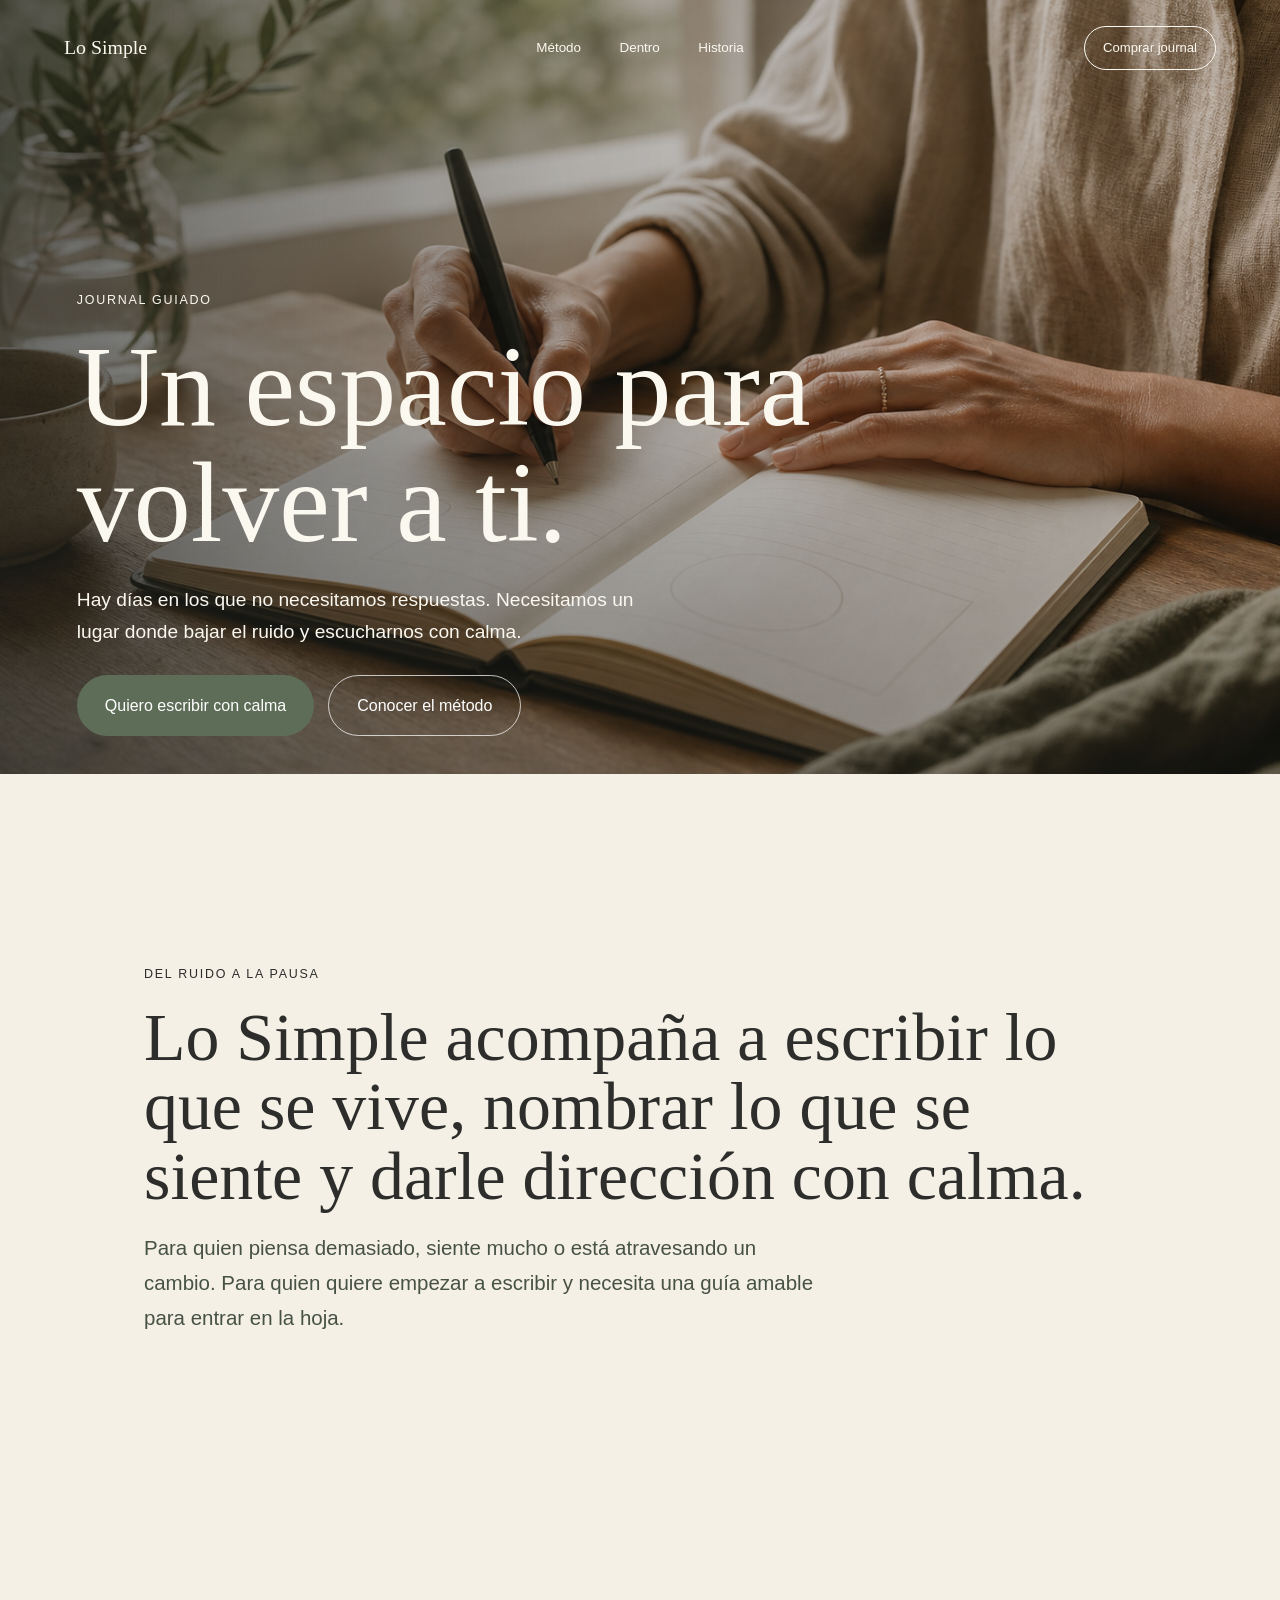
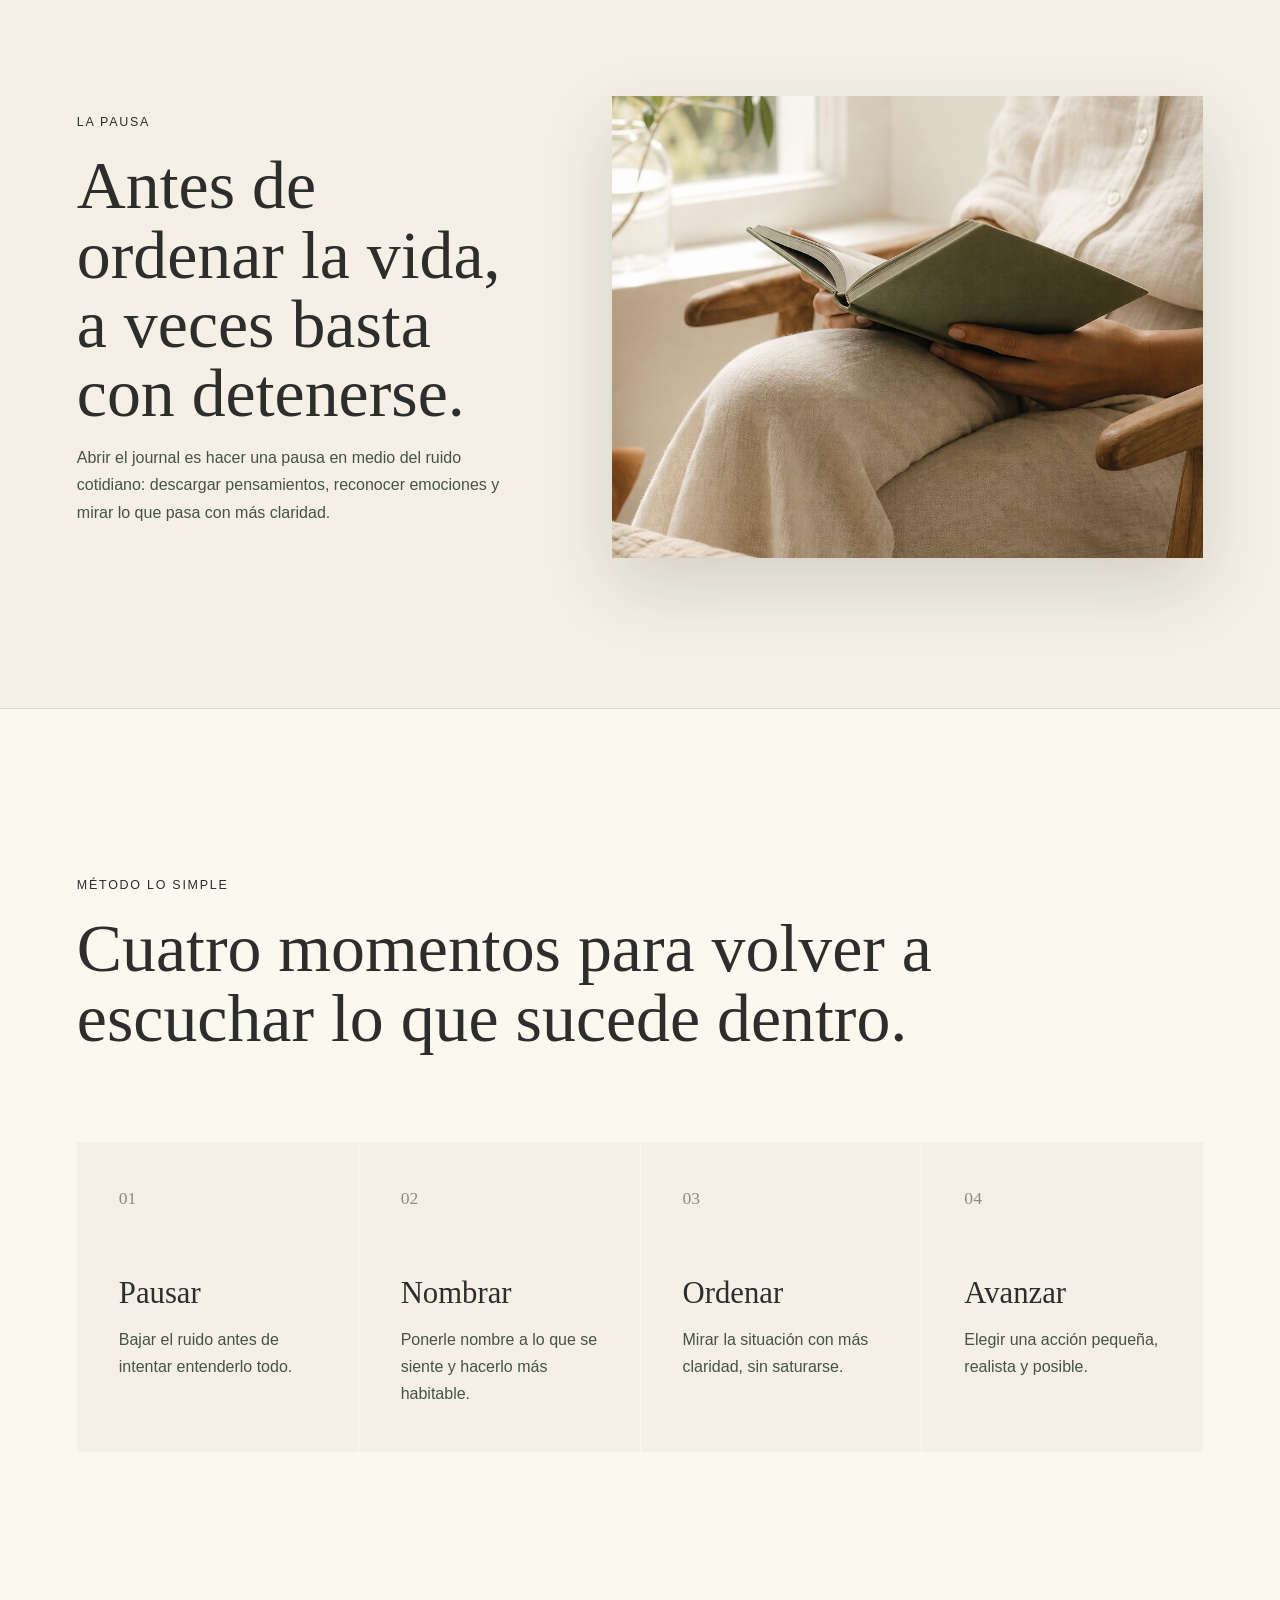
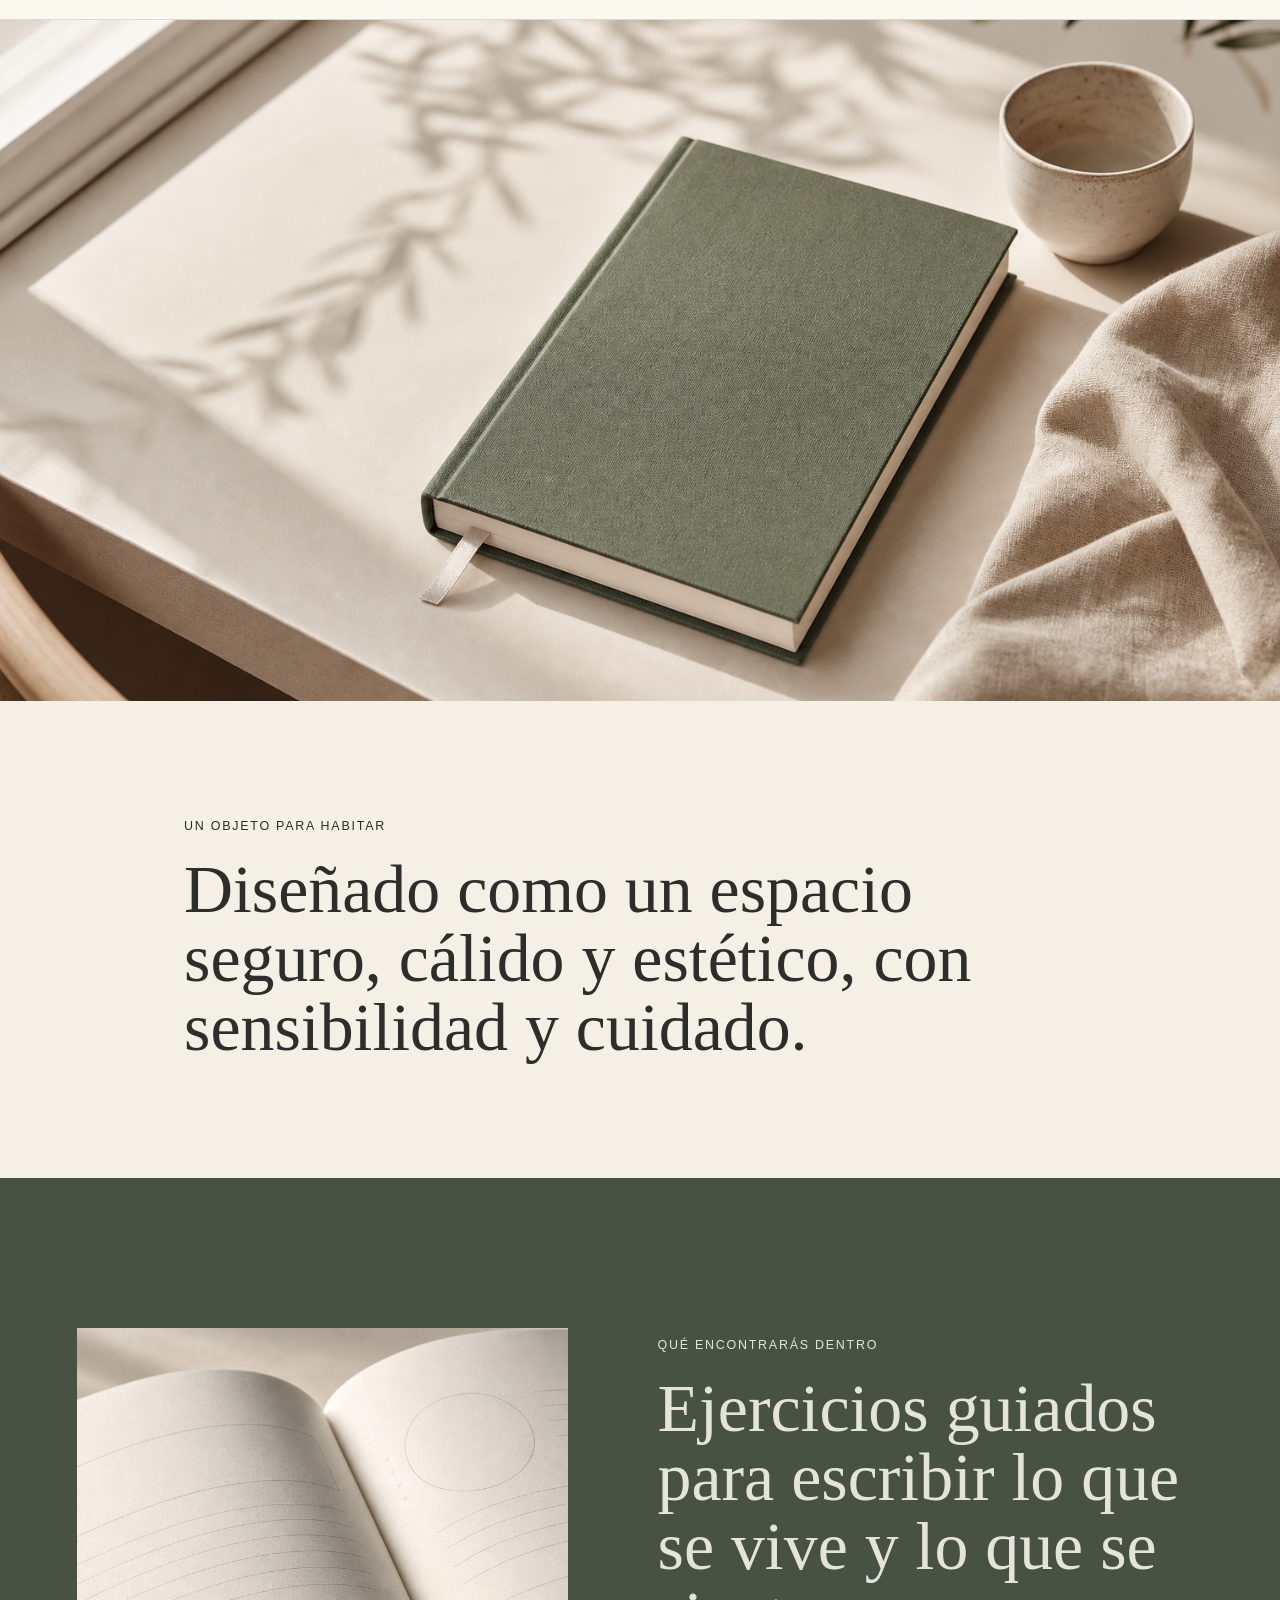
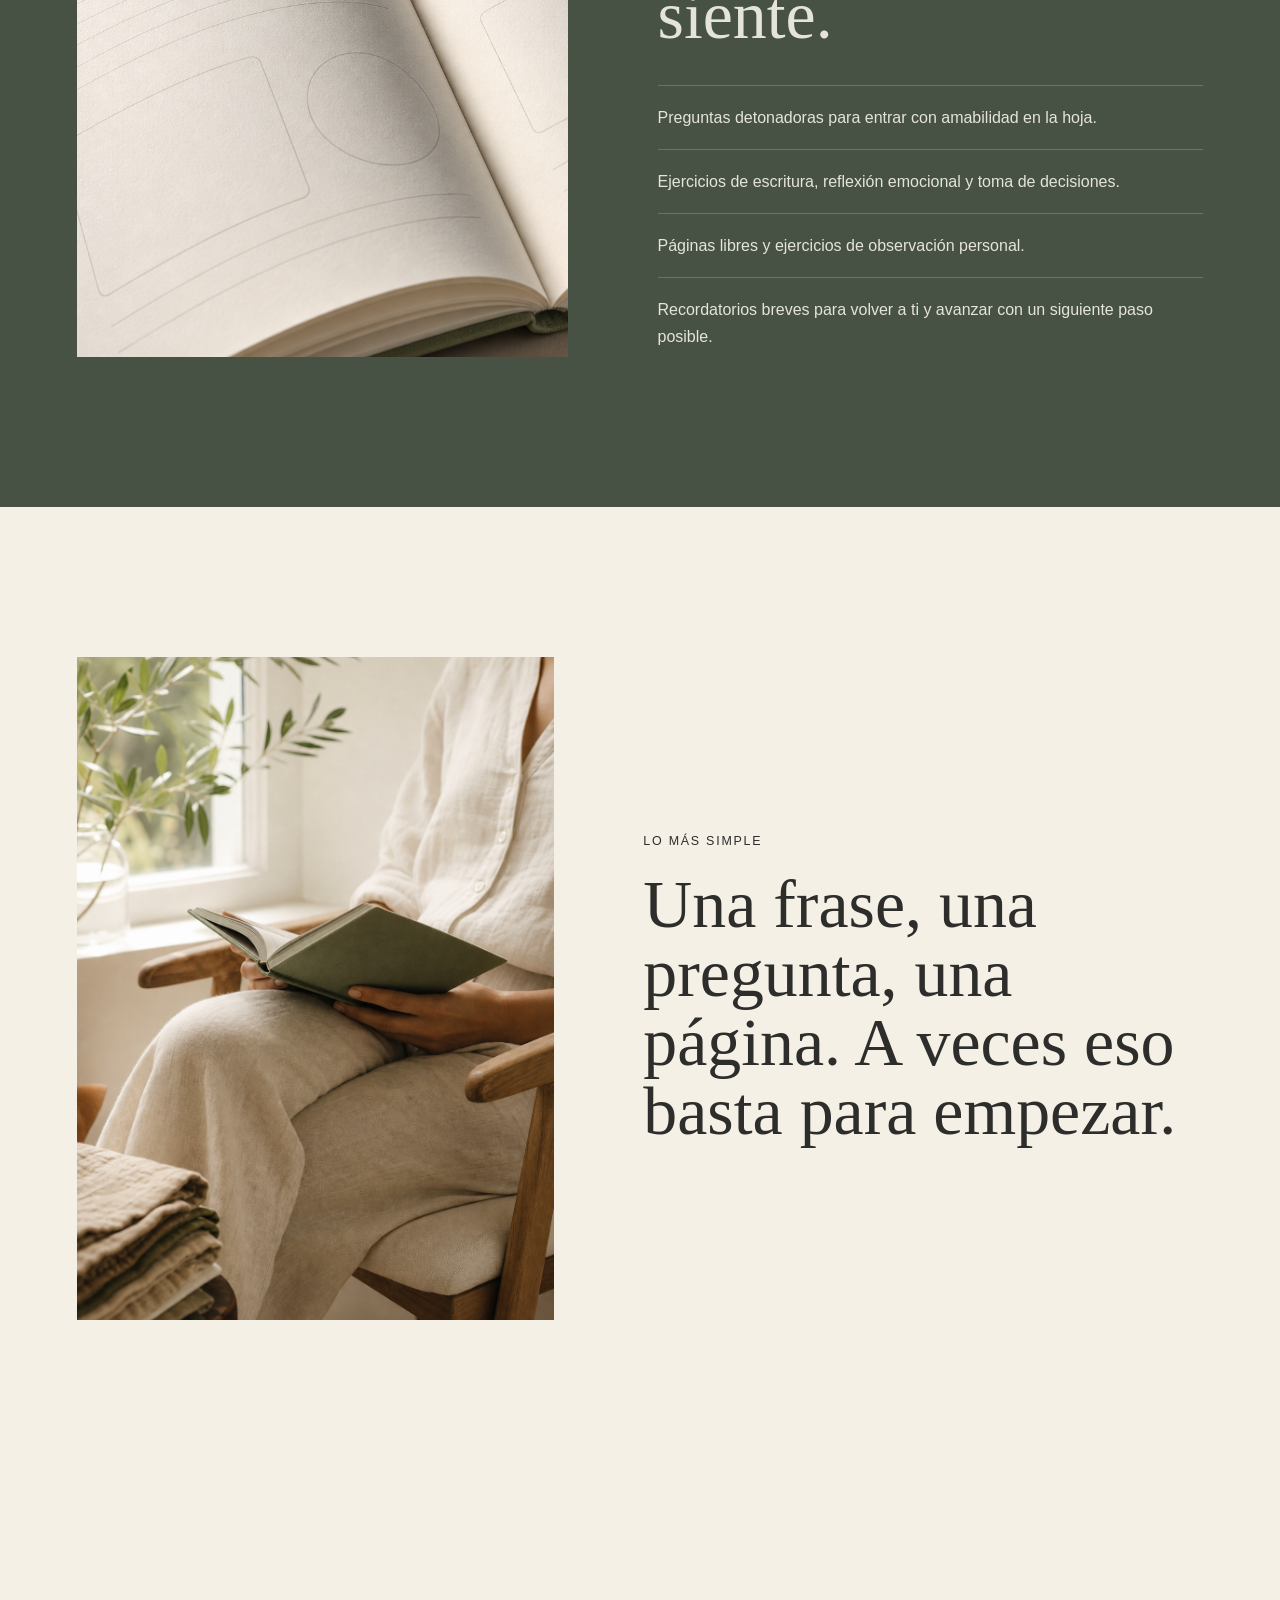
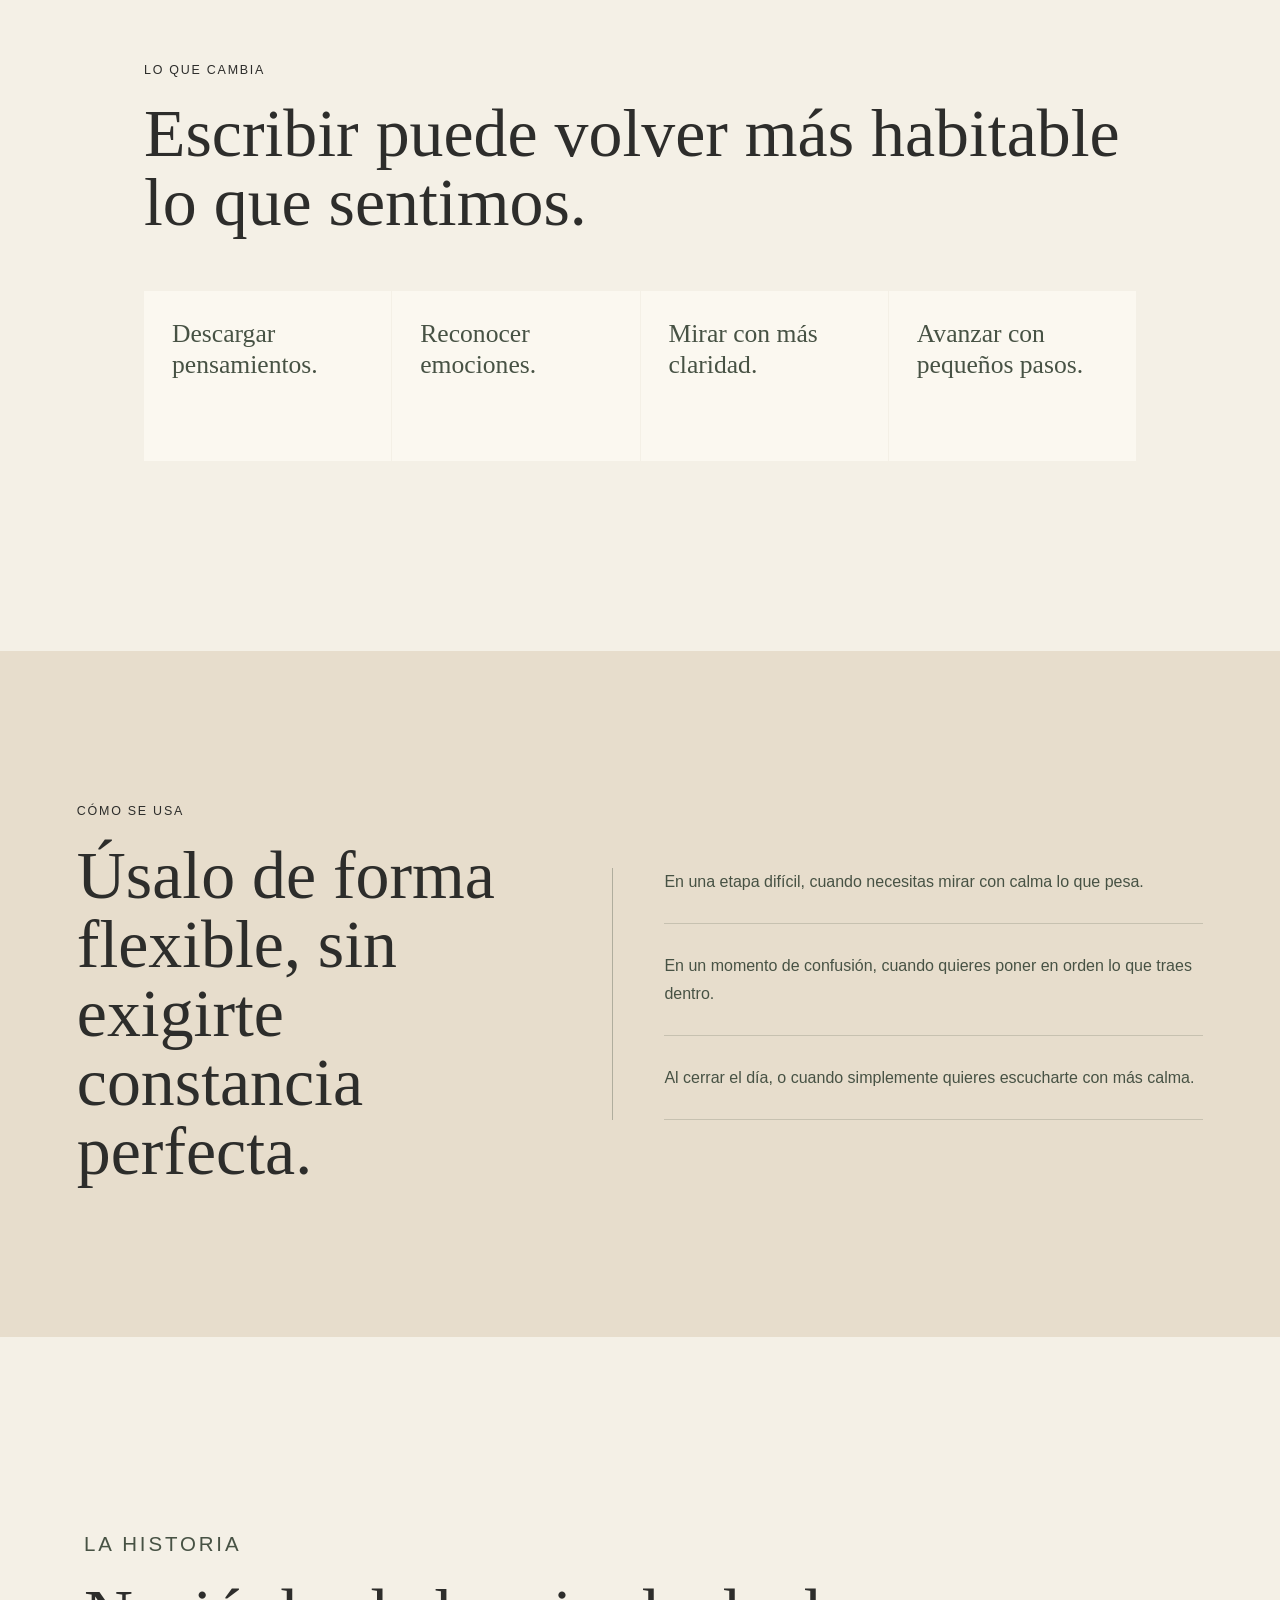
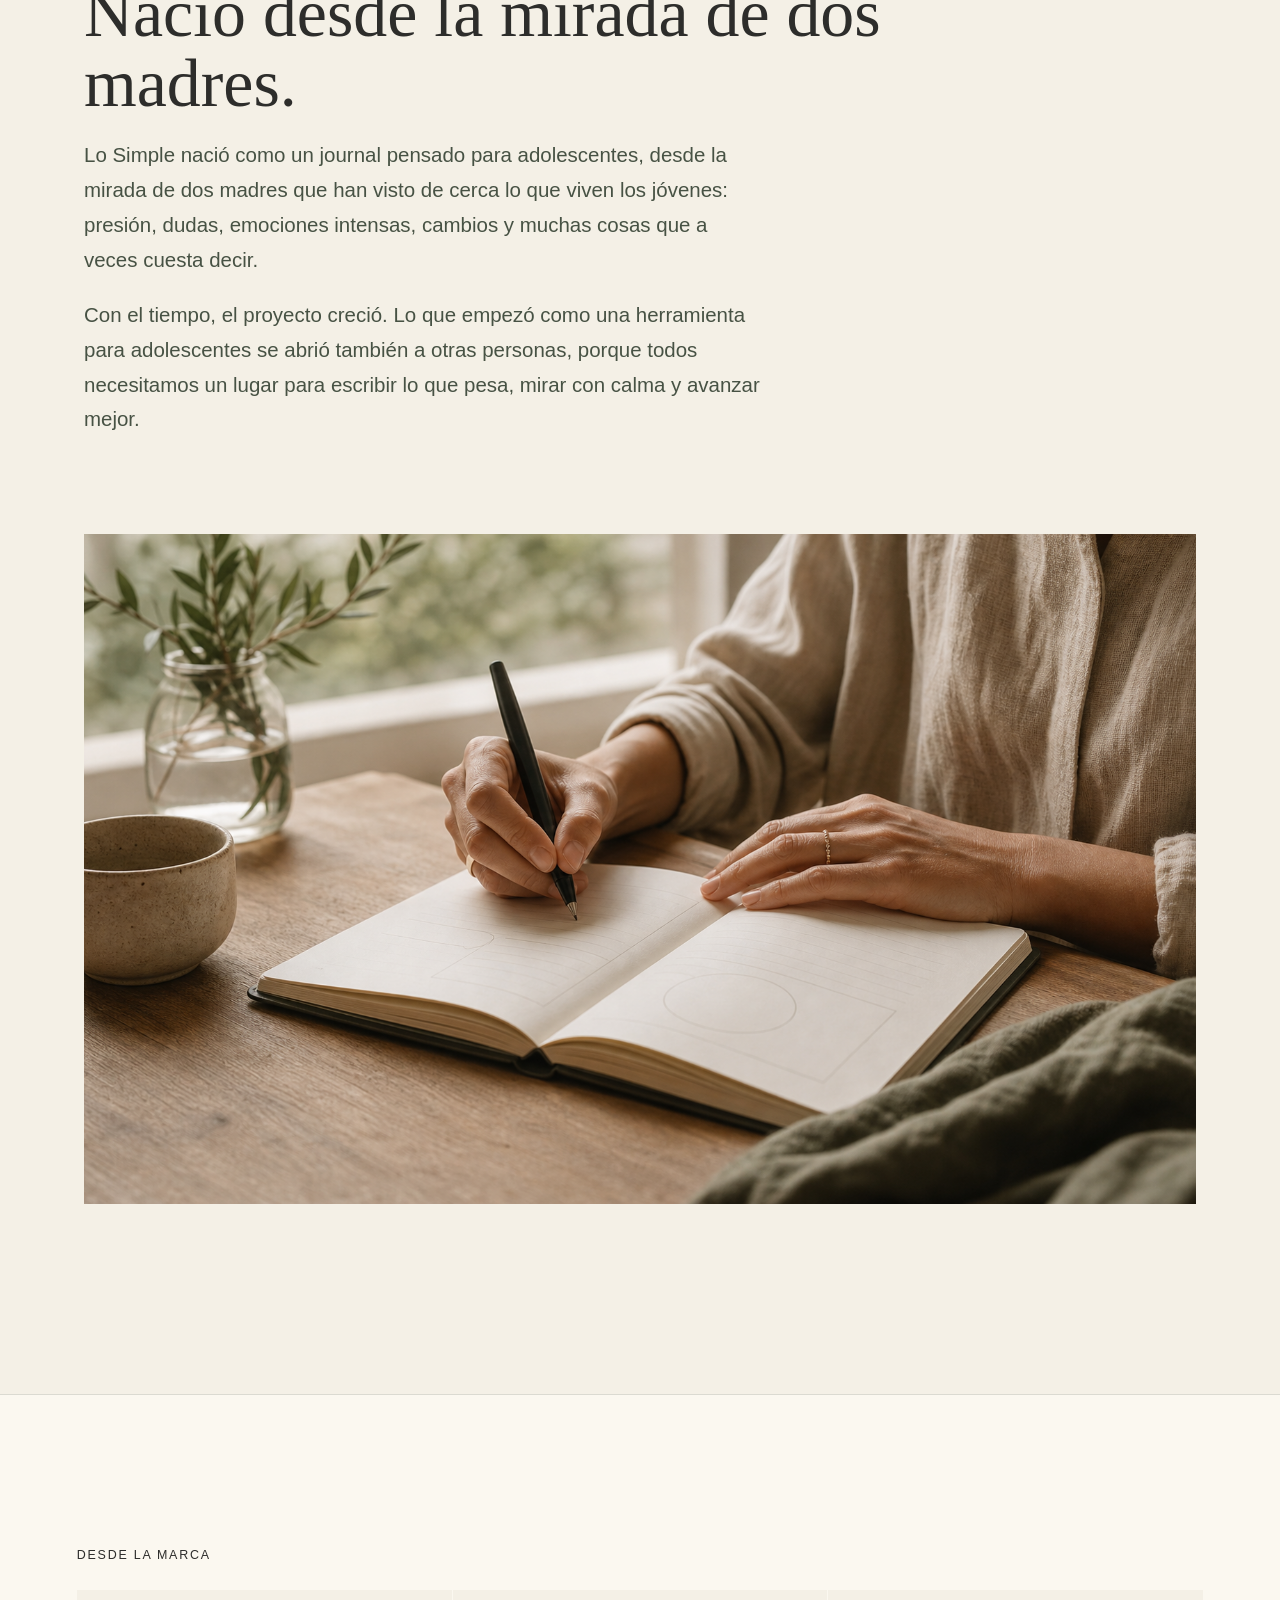
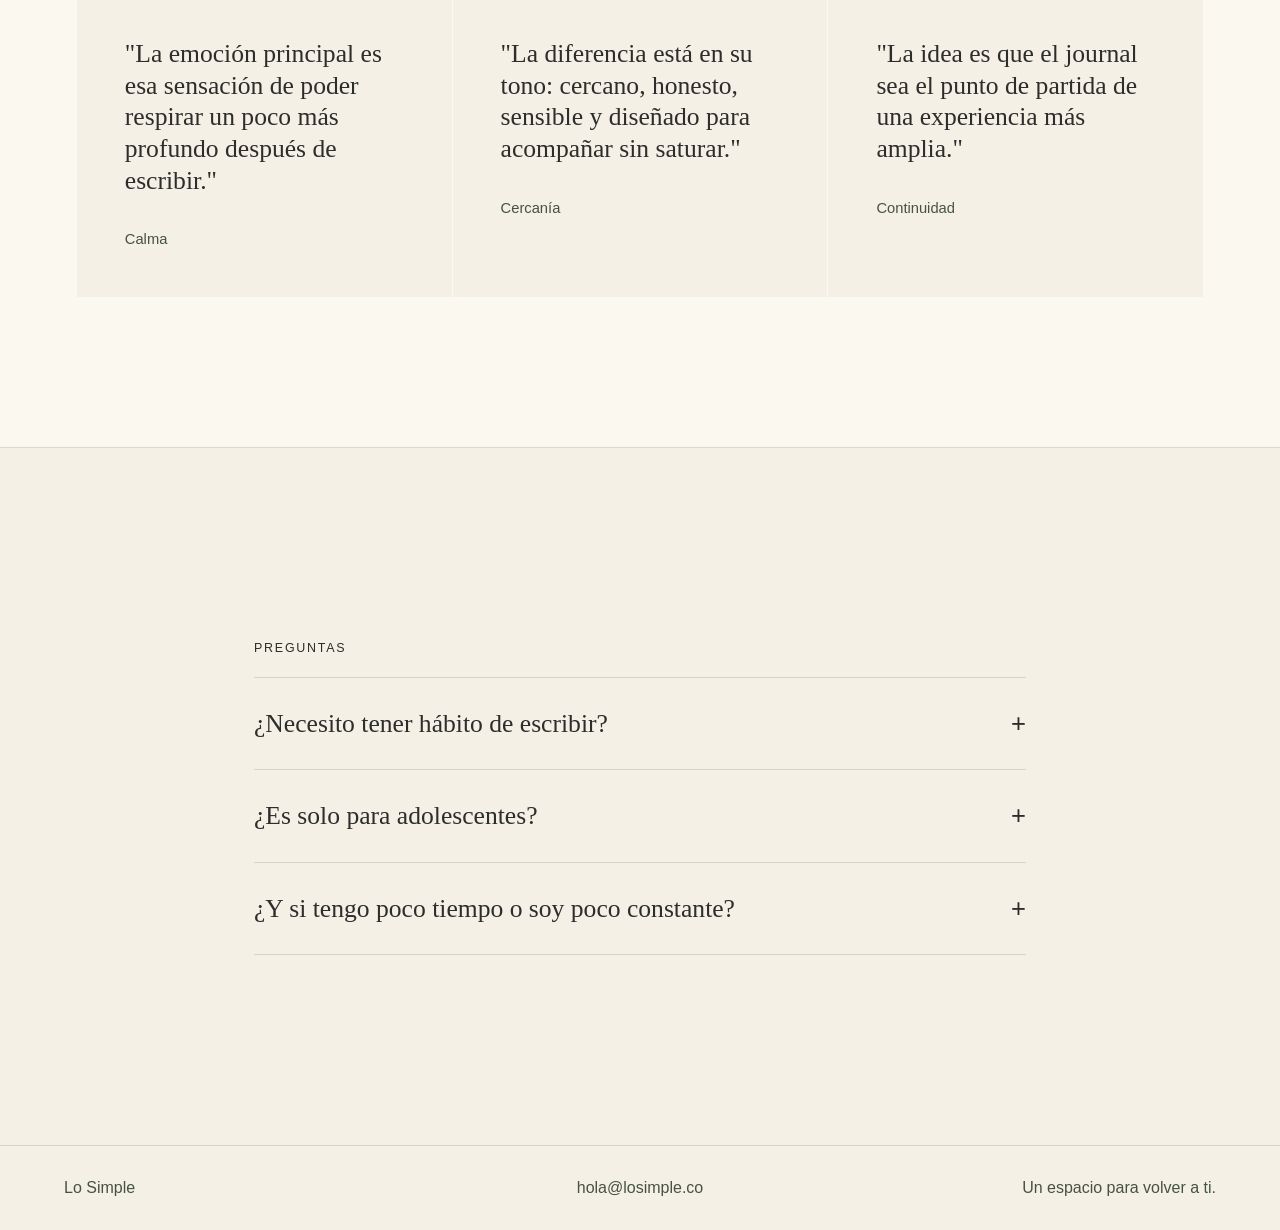
==== commit fd07bab5: "Update index.html" ====
--- a/index.html
+++ b/index.html
@@ -8,7 +8,7 @@
       content="Lo Simple es un journal guiado para escribir lo que se vive y lo que se siente con calma, claridad y pequeños pasos posibles."
     />
     <title>Lo Simple | Un espacio para volver a ti</title>
-    <link rel="icon" href="assets/favicon.svg" type="image/svg+xml" />
+    <link rel="icon" href="favicon.svg" type="image/svg+xml" />
     <link rel="stylesheet" href="styles.css" />
   </head>
   <body>
@@ -26,7 +26,7 @@
       <section id="inicio" class="hero page-turn">
         <img
           class="hero-image parallax"
-          src="assets/originals/IMG_1113.jpg"
+          src="lo-simple-hero.png"
           alt="Journal Lo Simple Co junto a su bolsa de journaling"
         />
         <div class="hero-scrim"></div>
@@ -68,7 +68,7 @@
           </p>
         </div>
         <figure class="image-panel reveal">
-          <img src="assets/originals/IMG_1114.jpg" alt="Persona sosteniendo el journal Lo Simple Co" />
+          <img src="lo-simple-pages.png" alt="Persona sosteniendo el journal Lo Simple Co" />
         </figure>
       </section>
 
@@ -103,7 +103,7 @@
 
       <section class="gallery page-turn">
         <figure class="wide-photo reveal">
-          <img src="assets/originals/IMG_1110.jpg" alt="Página interior del journal con la frase a veces lo más valioso es lo más simple" />
+          <img src="lo-simple-pause.png" alt="Página interior del journal con la frase a veces lo más valioso es lo más simple" />
         </figure>
         <div class="gallery-copy reveal">
           <p class="section-kicker">Un objeto para habitar</p>
@@ -113,7 +113,7 @@
 
       <section id="dentro" class="inside page-turn">
         <figure class="inside-image reveal">
-          <img src="assets/originals/IMG_1115.jpg" alt="Página interior del journal con instrucciones de uso" />
+          <img src="lo-simple-writing.png" alt="Página interior del journal con instrucciones de uso" />
         </figure>
         <div class="inside-copy reveal">
           <p class="section-kicker">Qué encontrarás dentro</p>
@@ -129,7 +129,7 @@
 
       <section class="detail-pages page-turn">
         <figure class="detail-photo reveal">
-          <img src="assets/originals/IMG_1116.jpg" alt="Detalle de una página del journal con una frase sobre lo simple" />
+          <img src="lo-simple-pages.png" alt="Detalle de una página del journal con una frase sobre lo simple" />
         </figure>
         <div class="detail-copy reveal">
           <p class="section-kicker">Lo más simple</p>
@@ -178,7 +178,7 @@
           </p>
         </div>
         <figure class="story-photo">
-          <img src="assets/originals/IMG_1111.jpg" alt="Las dos madres creadoras de Lo Simple Co" />
+          <img src="lo-simple-hero.png" alt="Las dos madres creadoras de Lo Simple Co" />
         </figure>
       </section>
 
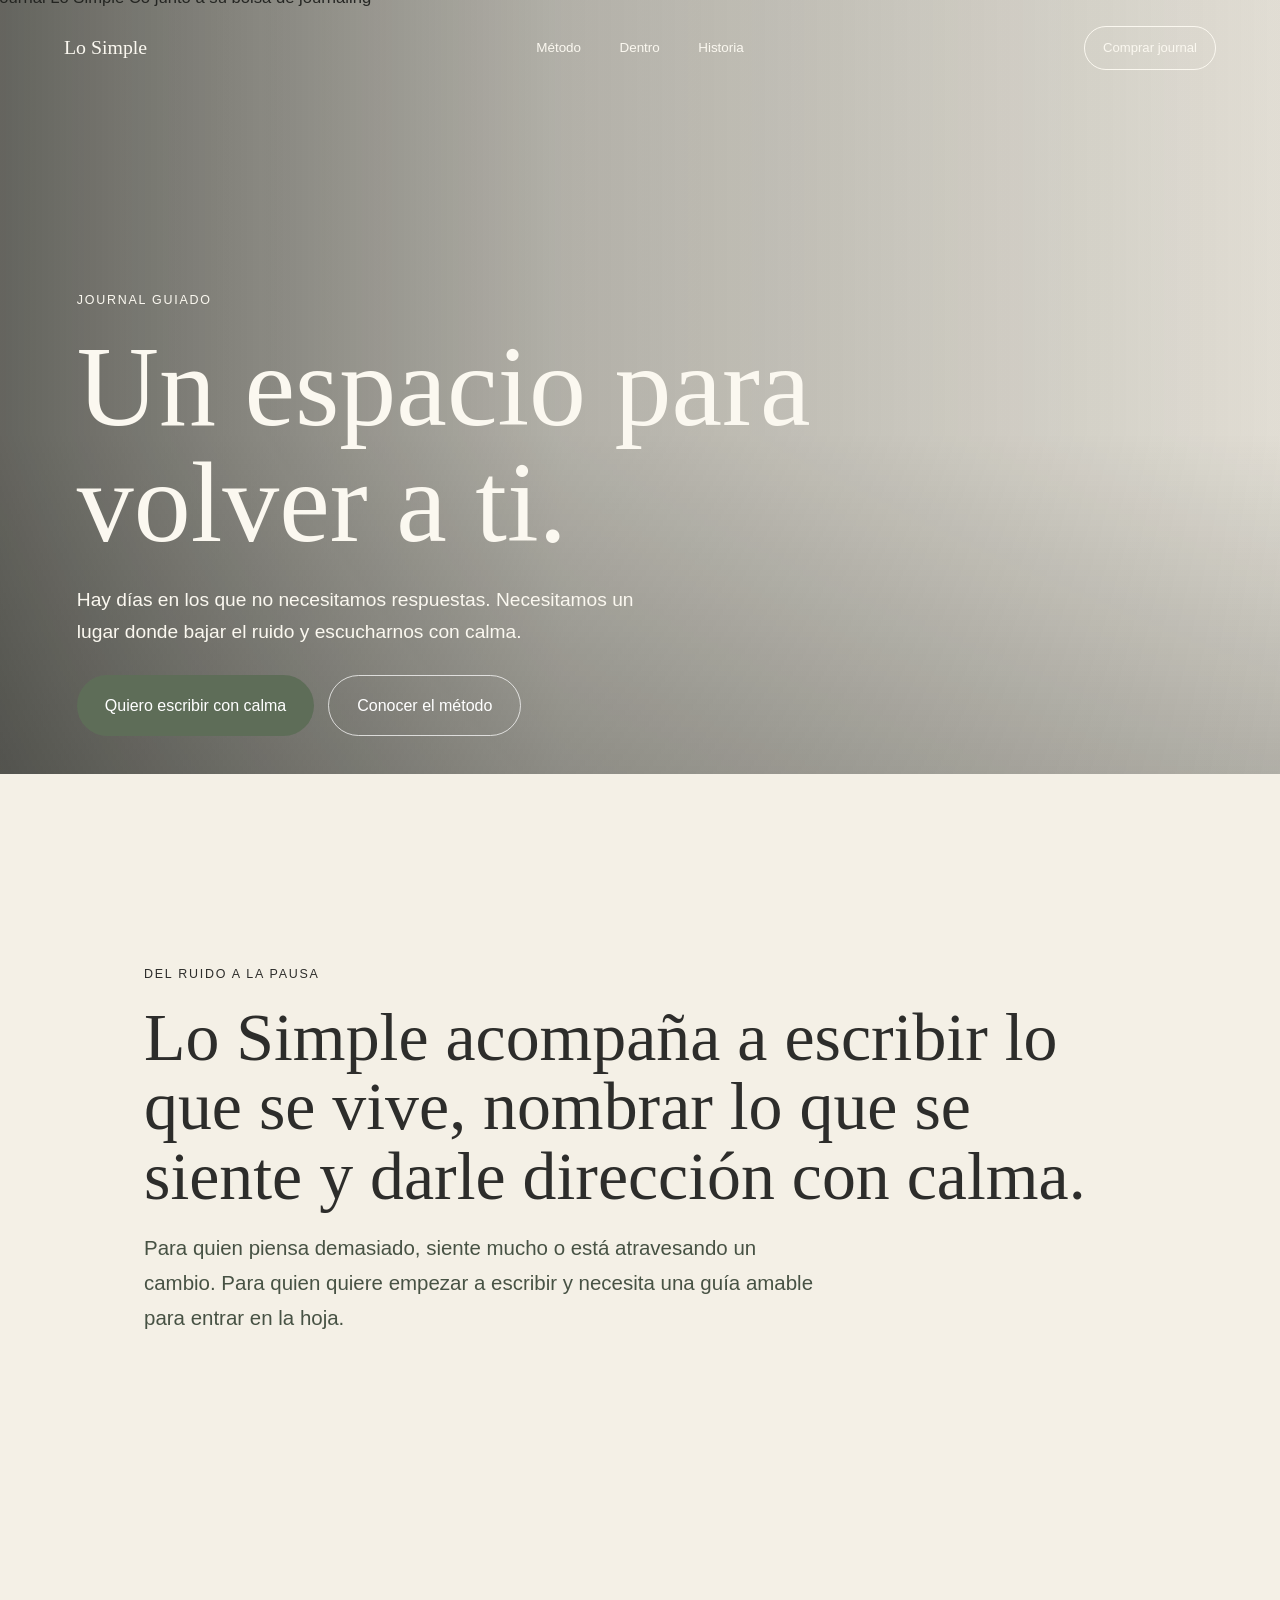
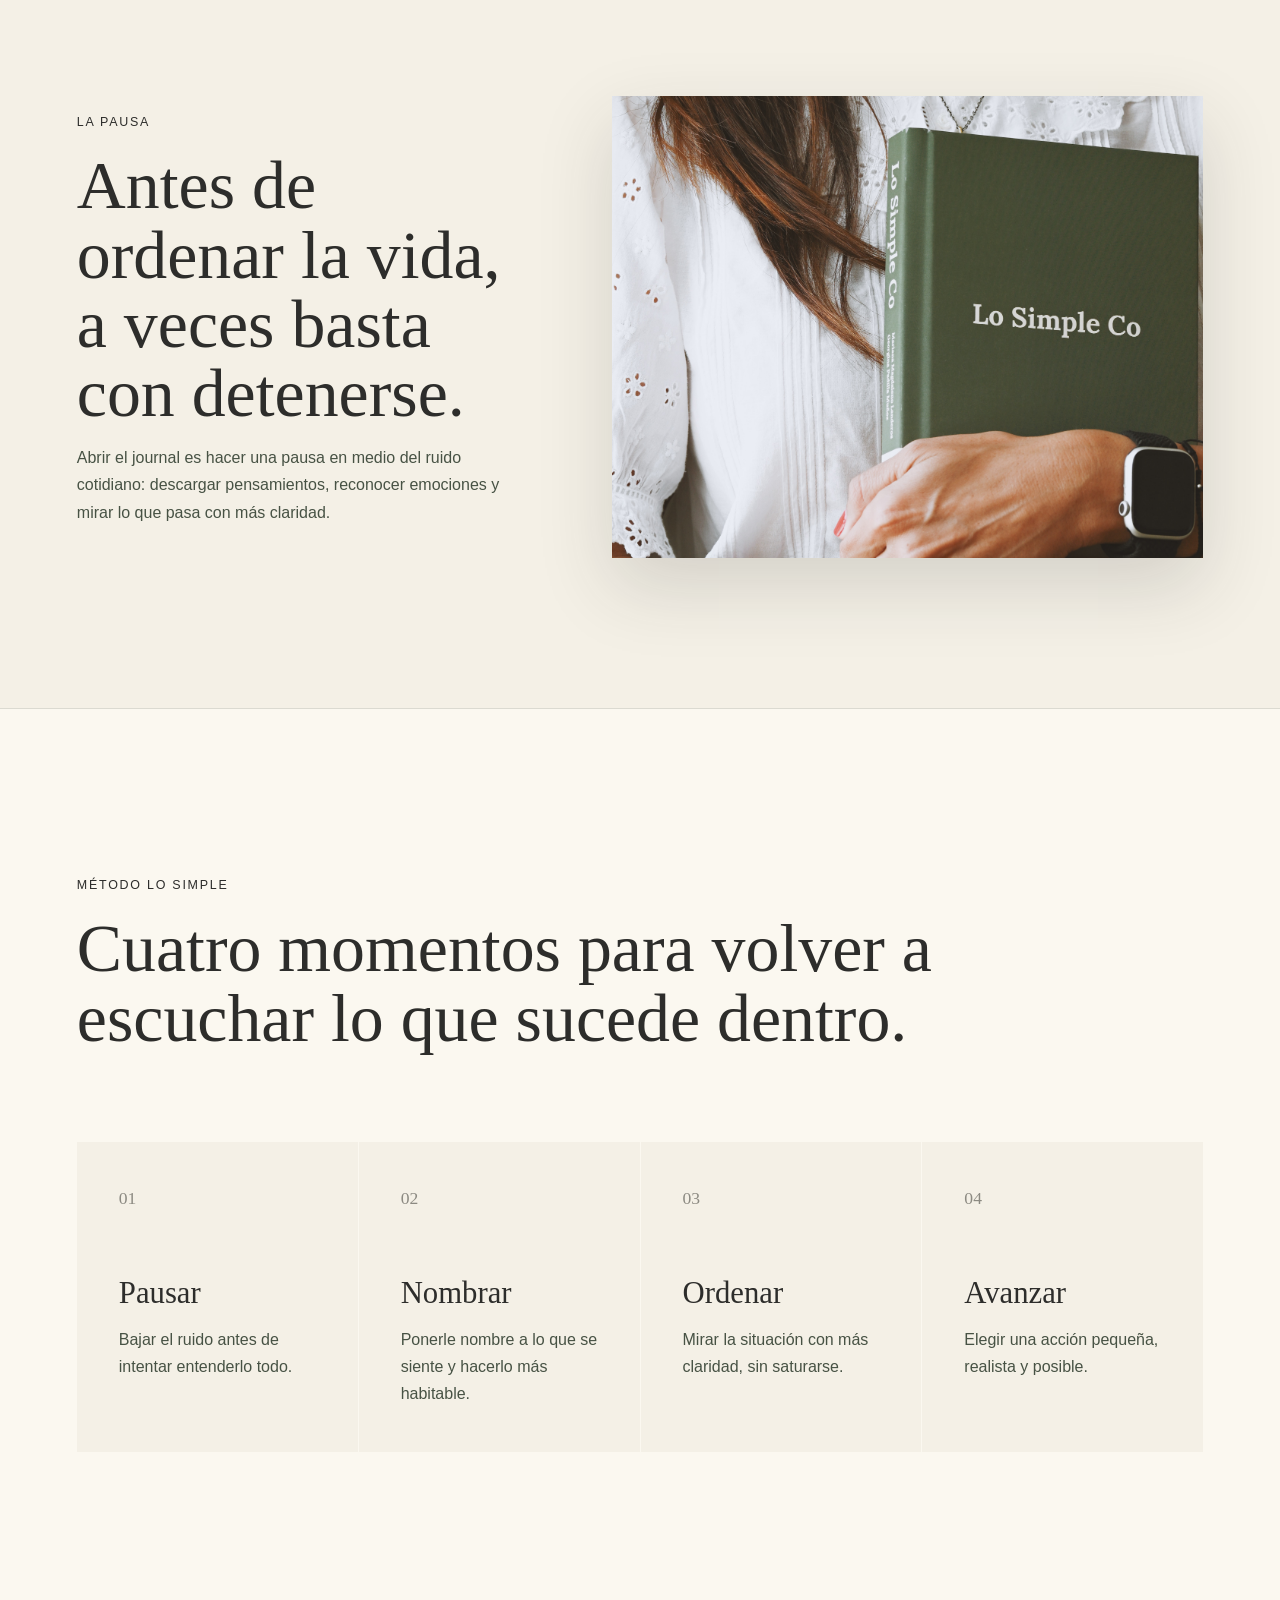
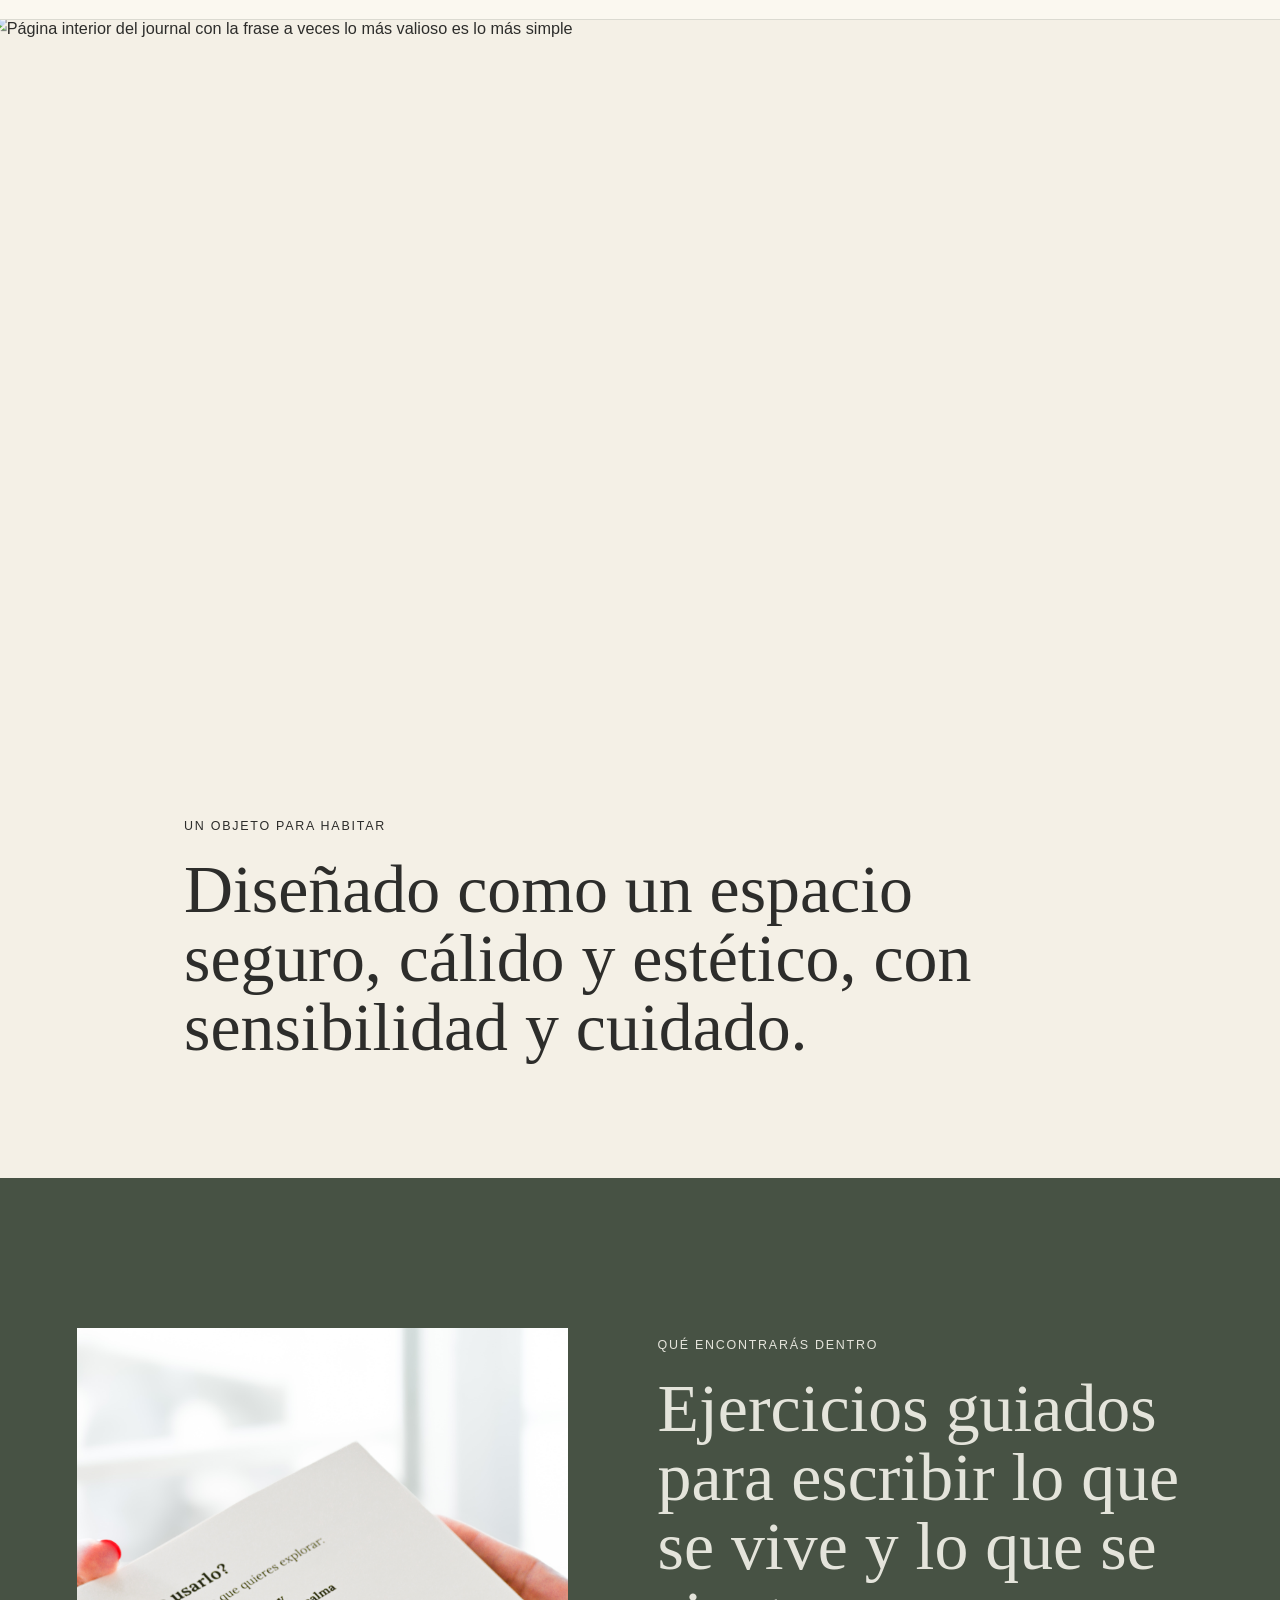
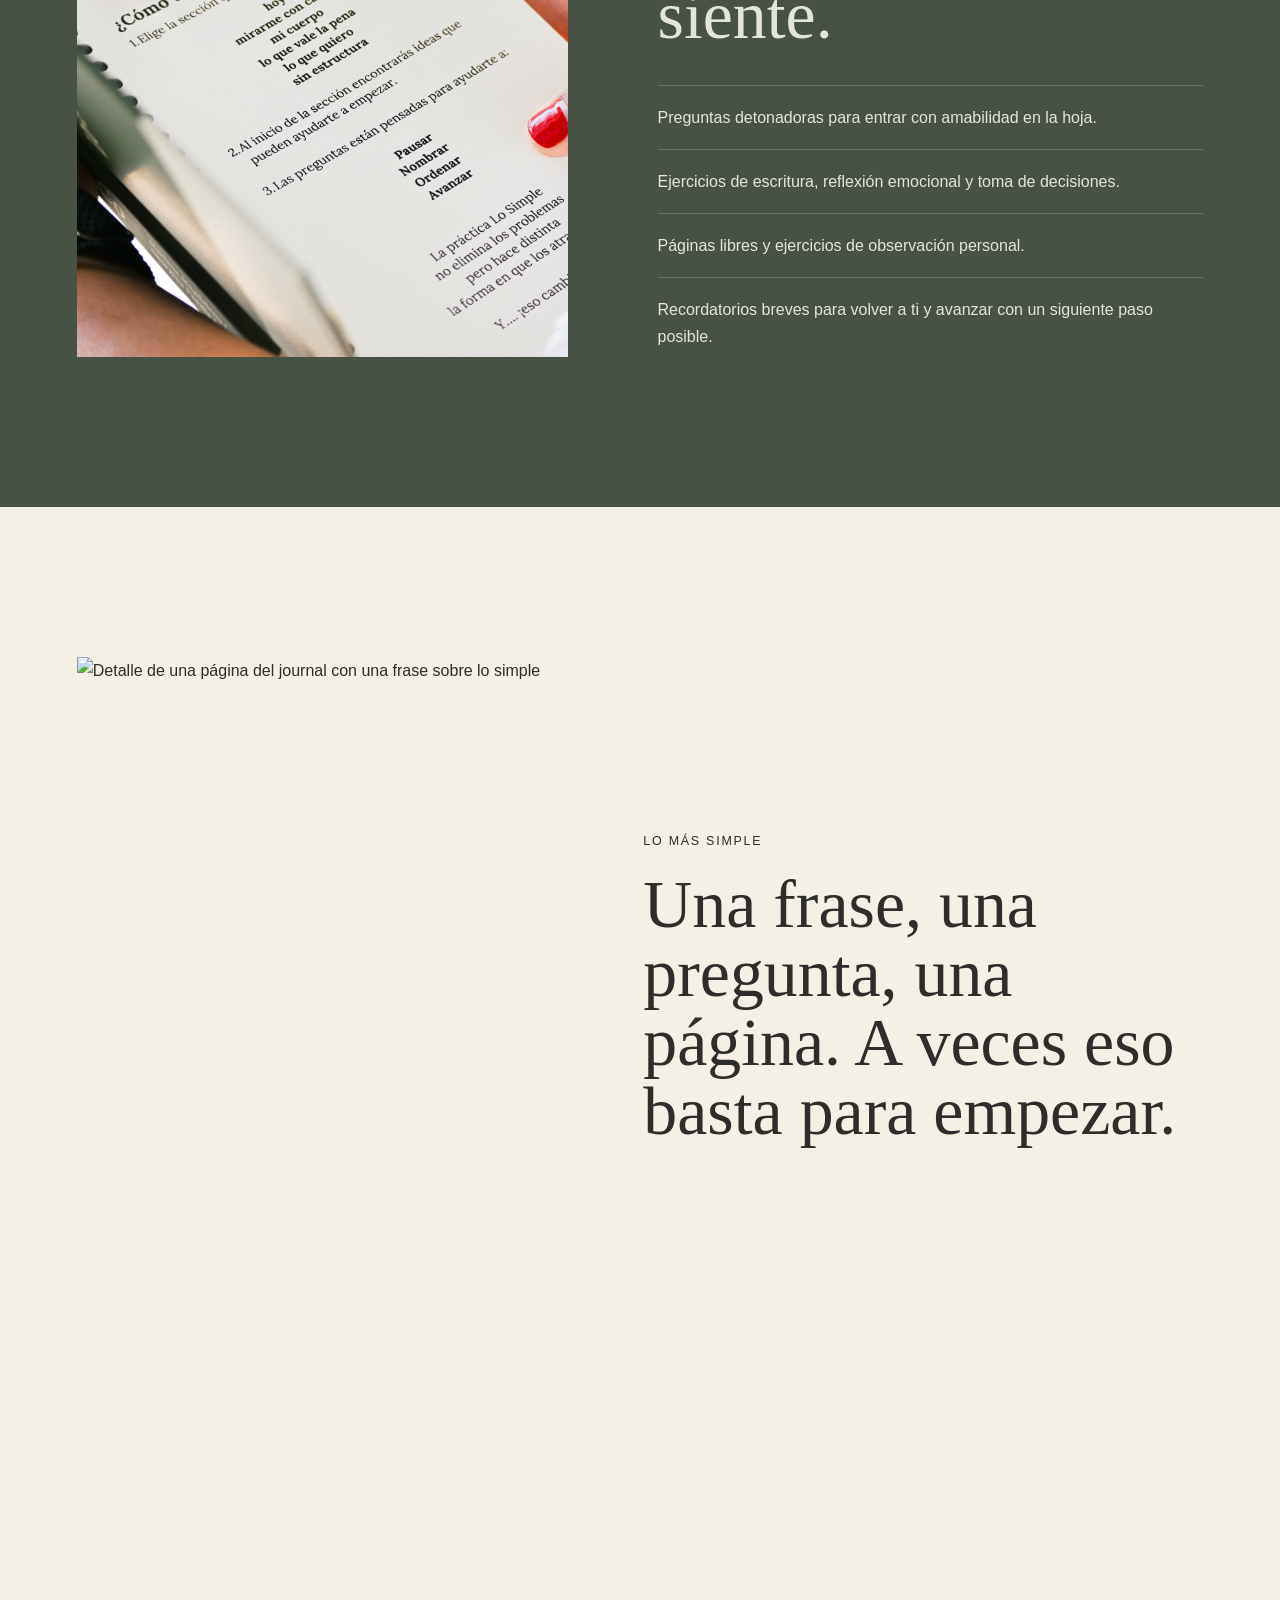
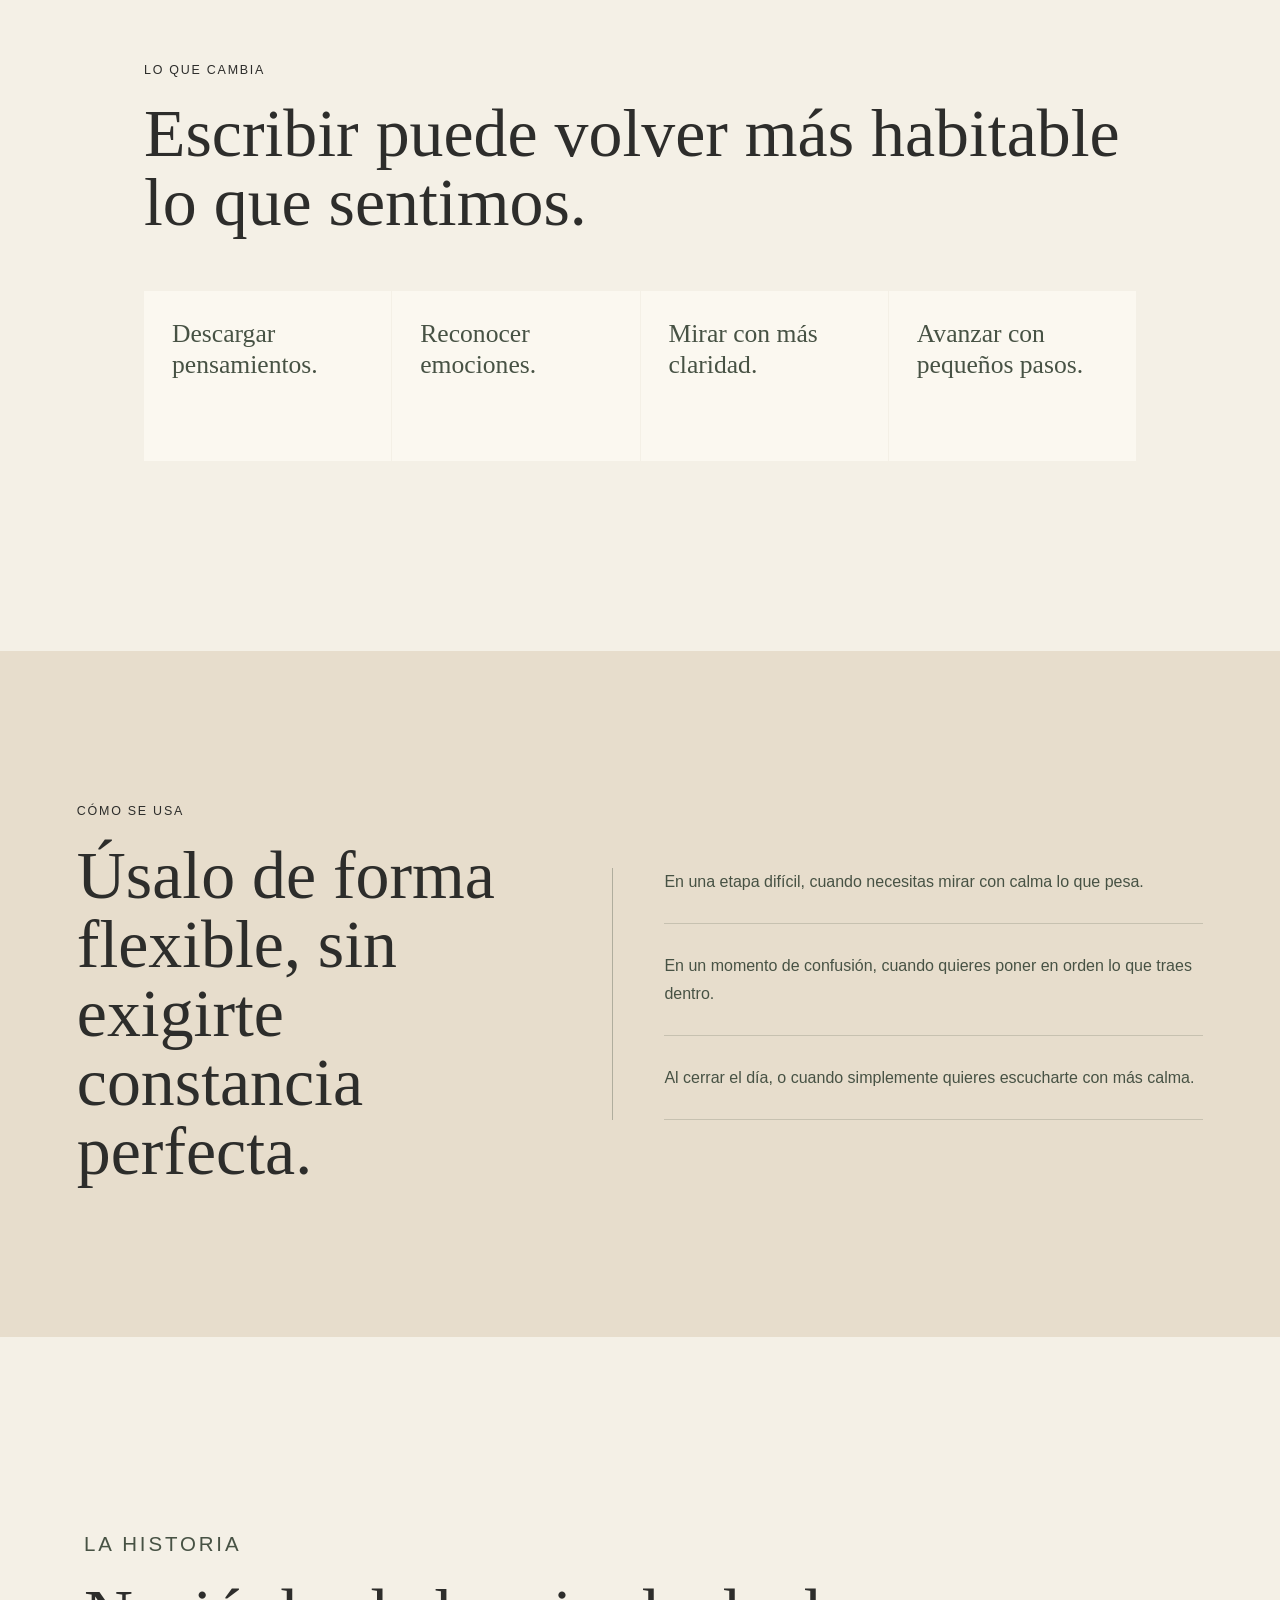
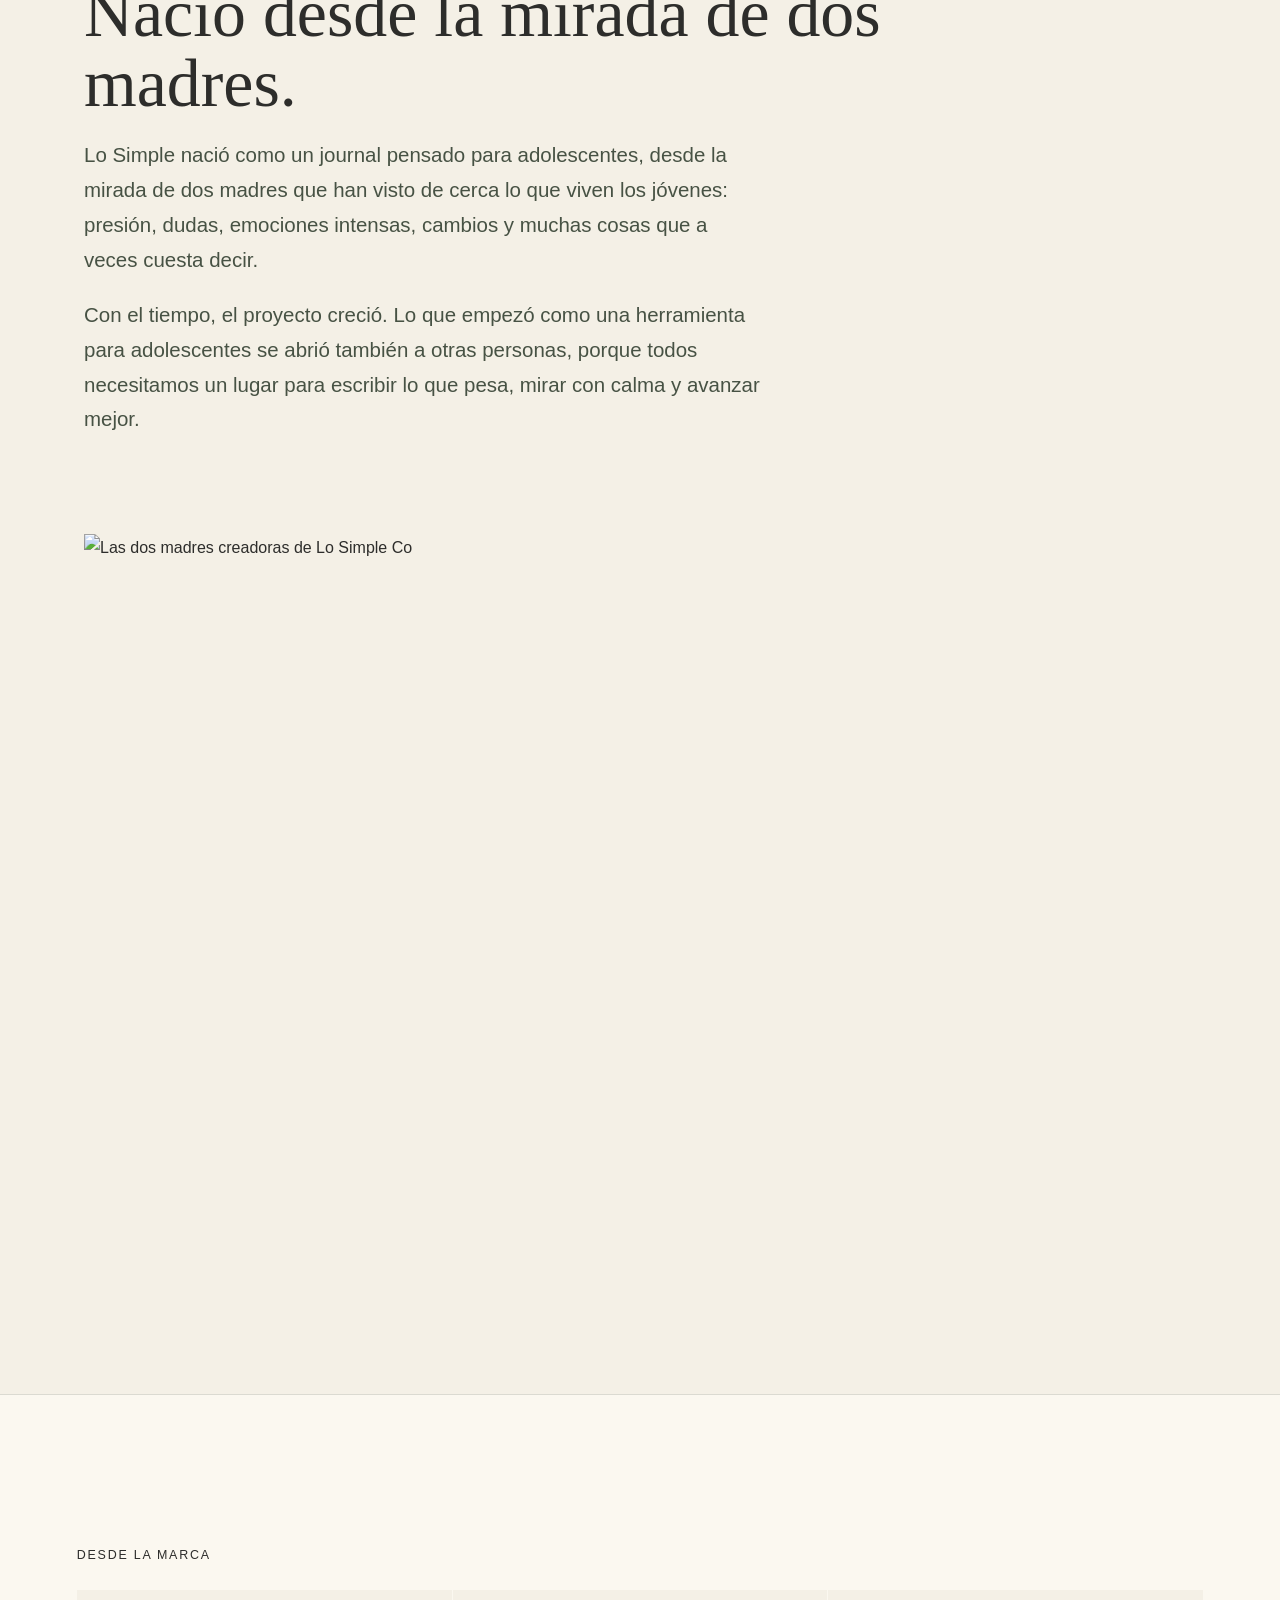
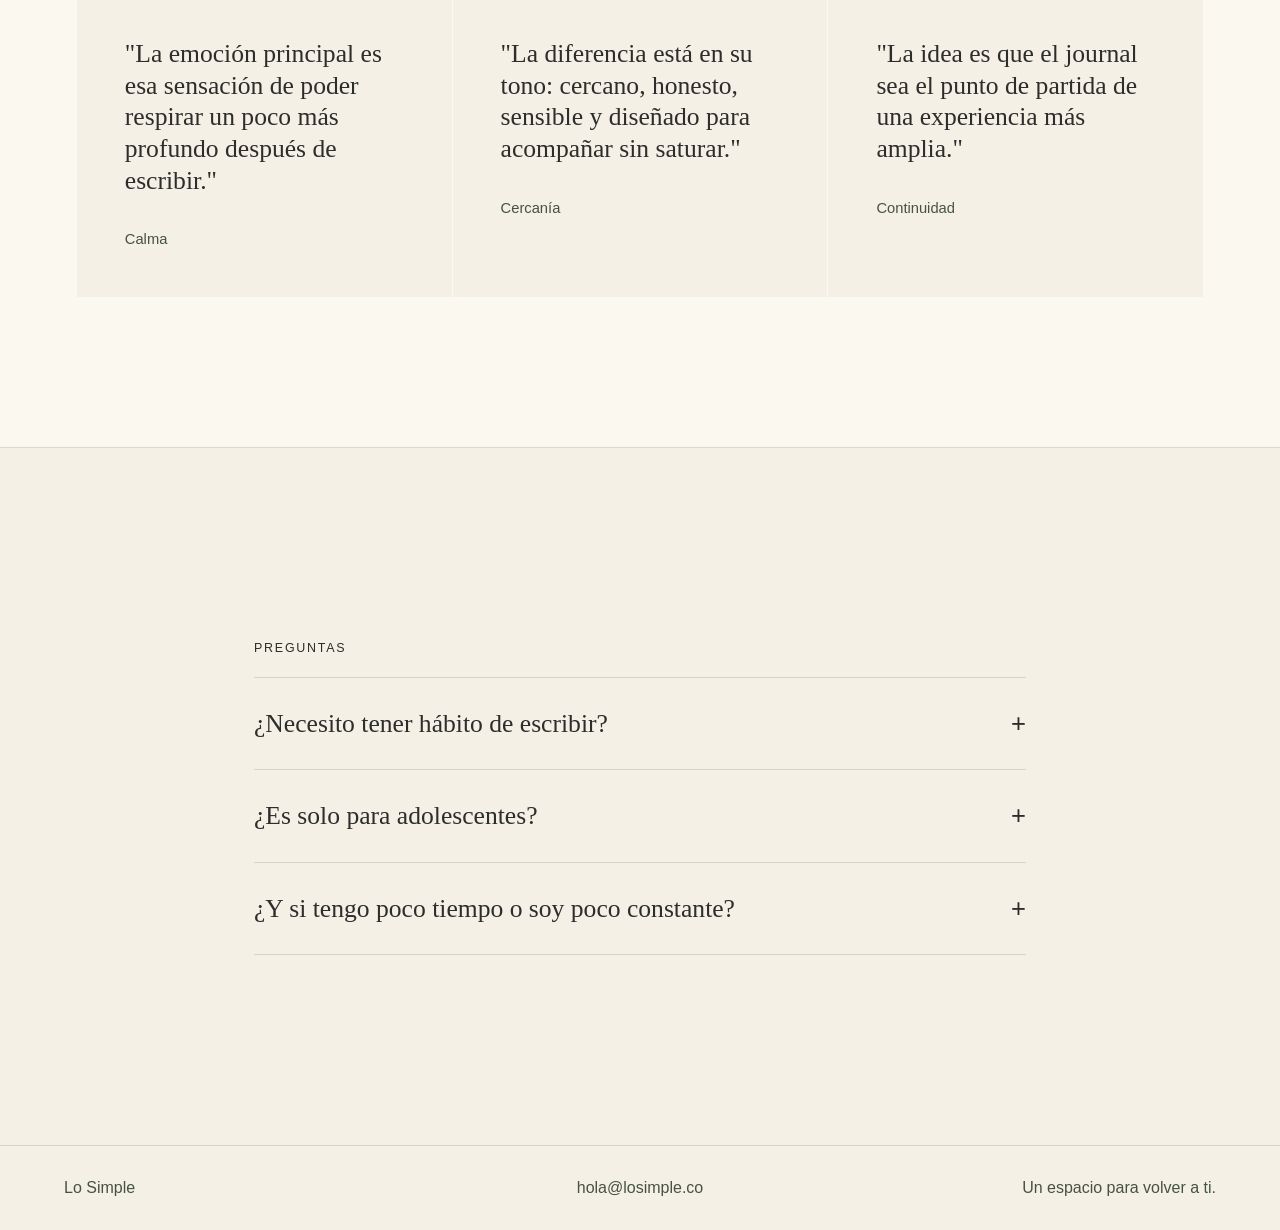
==== commit a62d68c6: "Update index.html" ====
--- a/index.html
+++ b/index.html
@@ -8,7 +8,7 @@
       content="Lo Simple es un journal guiado para escribir lo que se vive y lo que se siente con calma, claridad y pequeños pasos posibles."
     />
     <title>Lo Simple | Un espacio para volver a ti</title>
-    <link rel="icon" href="favicon.svg" type="image/svg+xml" />
+    <link rel="icon" href="assets/favicon.svg" type="image/svg+xml" />
     <link rel="stylesheet" href="styles.css" />
   </head>
   <body>
@@ -26,7 +26,7 @@
       <section id="inicio" class="hero page-turn">
         <img
           class="hero-image parallax"
-          src="lo-simple-hero.png"
+          src="assets/originals/IMG_1113.jpg"
           alt="Journal Lo Simple Co junto a su bolsa de journaling"
         />
         <div class="hero-scrim"></div>
@@ -68,7 +68,7 @@
           </p>
         </div>
         <figure class="image-panel reveal">
-          <img src="lo-simple-pages.png" alt="Persona sosteniendo el journal Lo Simple Co" />
+          <img src="assets/originals/IMG_1114.jpg" alt="Persona sosteniendo el journal Lo Simple Co" />
         </figure>
       </section>
 
@@ -103,7 +103,7 @@
 
       <section class="gallery page-turn">
         <figure class="wide-photo reveal">
-          <img src="lo-simple-pause.png" alt="Página interior del journal con la frase a veces lo más valioso es lo más simple" />
+          <img src="assets/originals/IMG_1110.jpg" alt="Página interior del journal con la frase a veces lo más valioso es lo más simple" />
         </figure>
         <div class="gallery-copy reveal">
           <p class="section-kicker">Un objeto para habitar</p>
@@ -113,7 +113,7 @@
 
       <section id="dentro" class="inside page-turn">
         <figure class="inside-image reveal">
-          <img src="lo-simple-writing.png" alt="Página interior del journal con instrucciones de uso" />
+          <img src="assets/originals/IMG_1115.jpg" alt="Página interior del journal con instrucciones de uso" />
         </figure>
         <div class="inside-copy reveal">
           <p class="section-kicker">Qué encontrarás dentro</p>
@@ -129,7 +129,7 @@
 
       <section class="detail-pages page-turn">
         <figure class="detail-photo reveal">
-          <img src="lo-simple-pages.png" alt="Detalle de una página del journal con una frase sobre lo simple" />
+          <img src="assets/originals/IMG_1116.jpg" alt="Detalle de una página del journal con una frase sobre lo simple" />
         </figure>
         <div class="detail-copy reveal">
           <p class="section-kicker">Lo más simple</p>
@@ -178,7 +178,7 @@
           </p>
         </div>
         <figure class="story-photo">
-          <img src="lo-simple-hero.png" alt="Las dos madres creadoras de Lo Simple Co" />
+          <img src="assets/originals/IMG_1111.jpg" alt="Las dos madres creadoras de Lo Simple Co" />
         </figure>
       </section>
 
